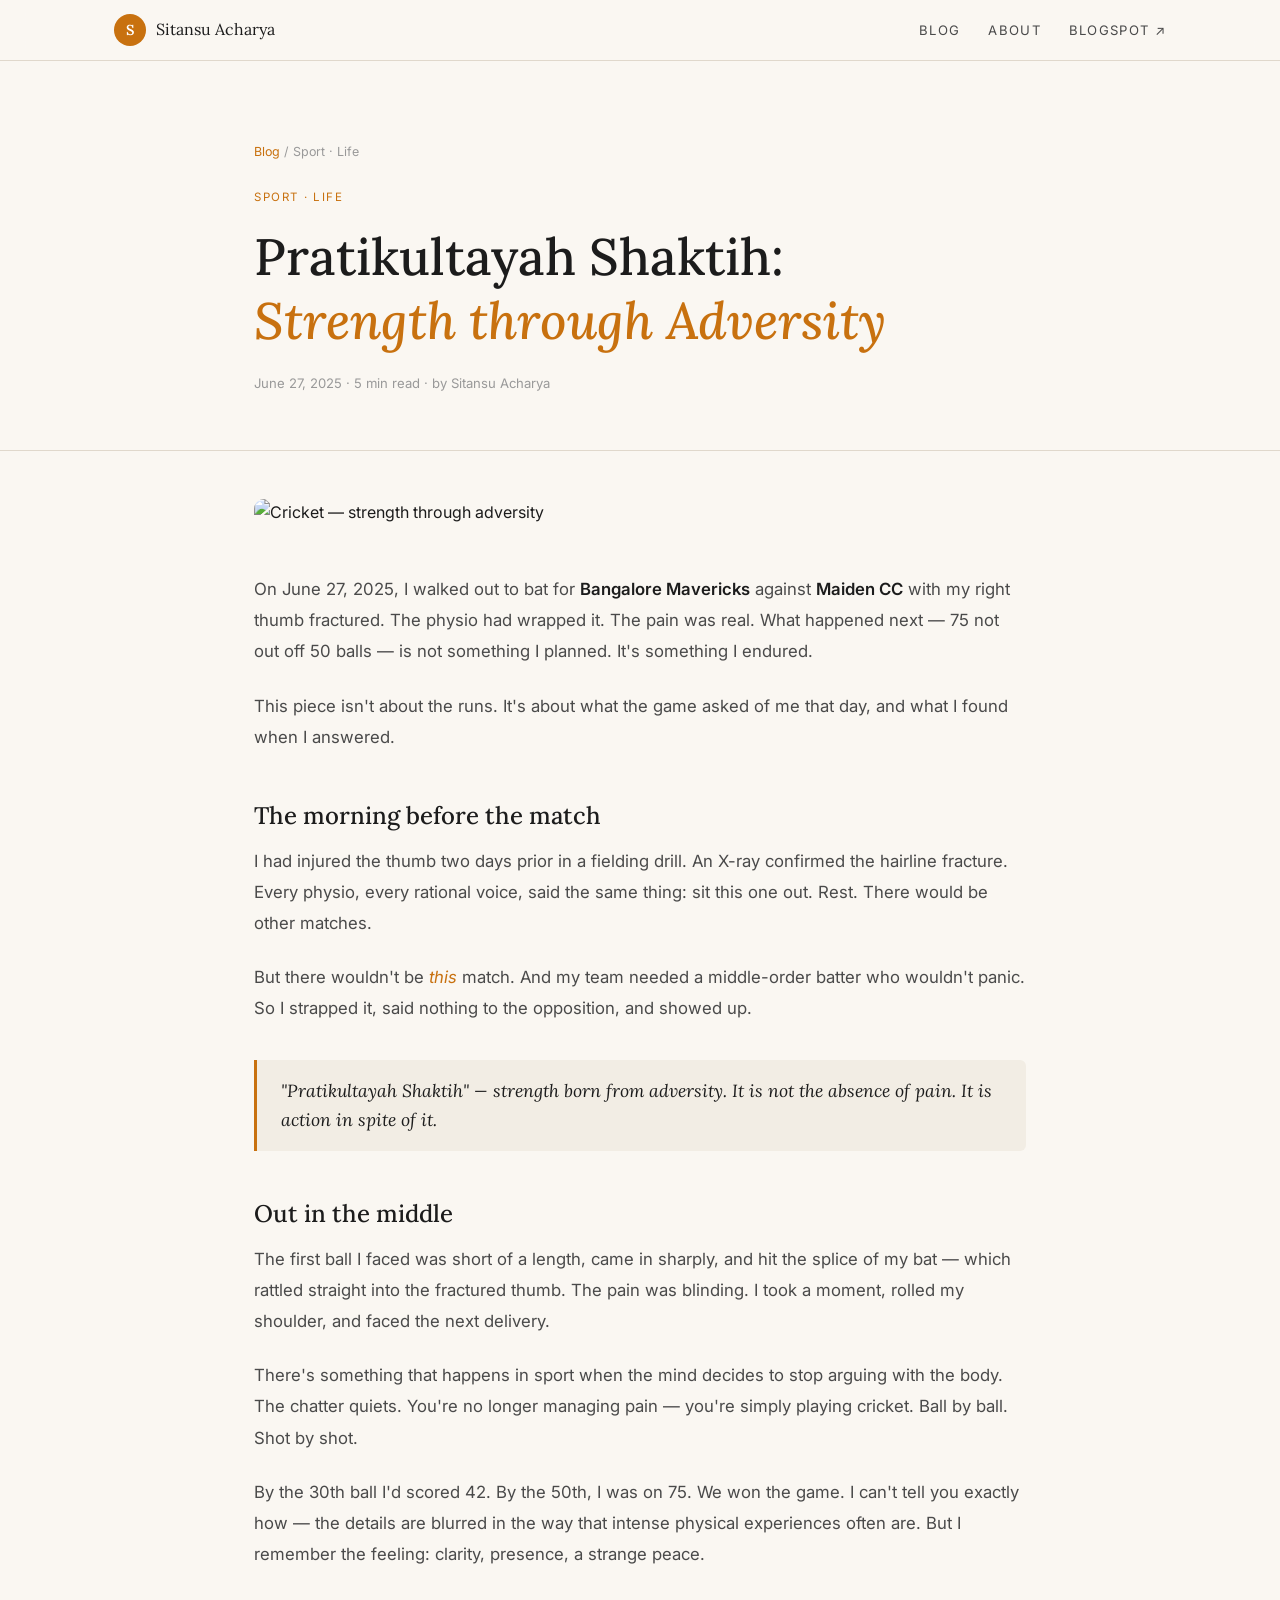
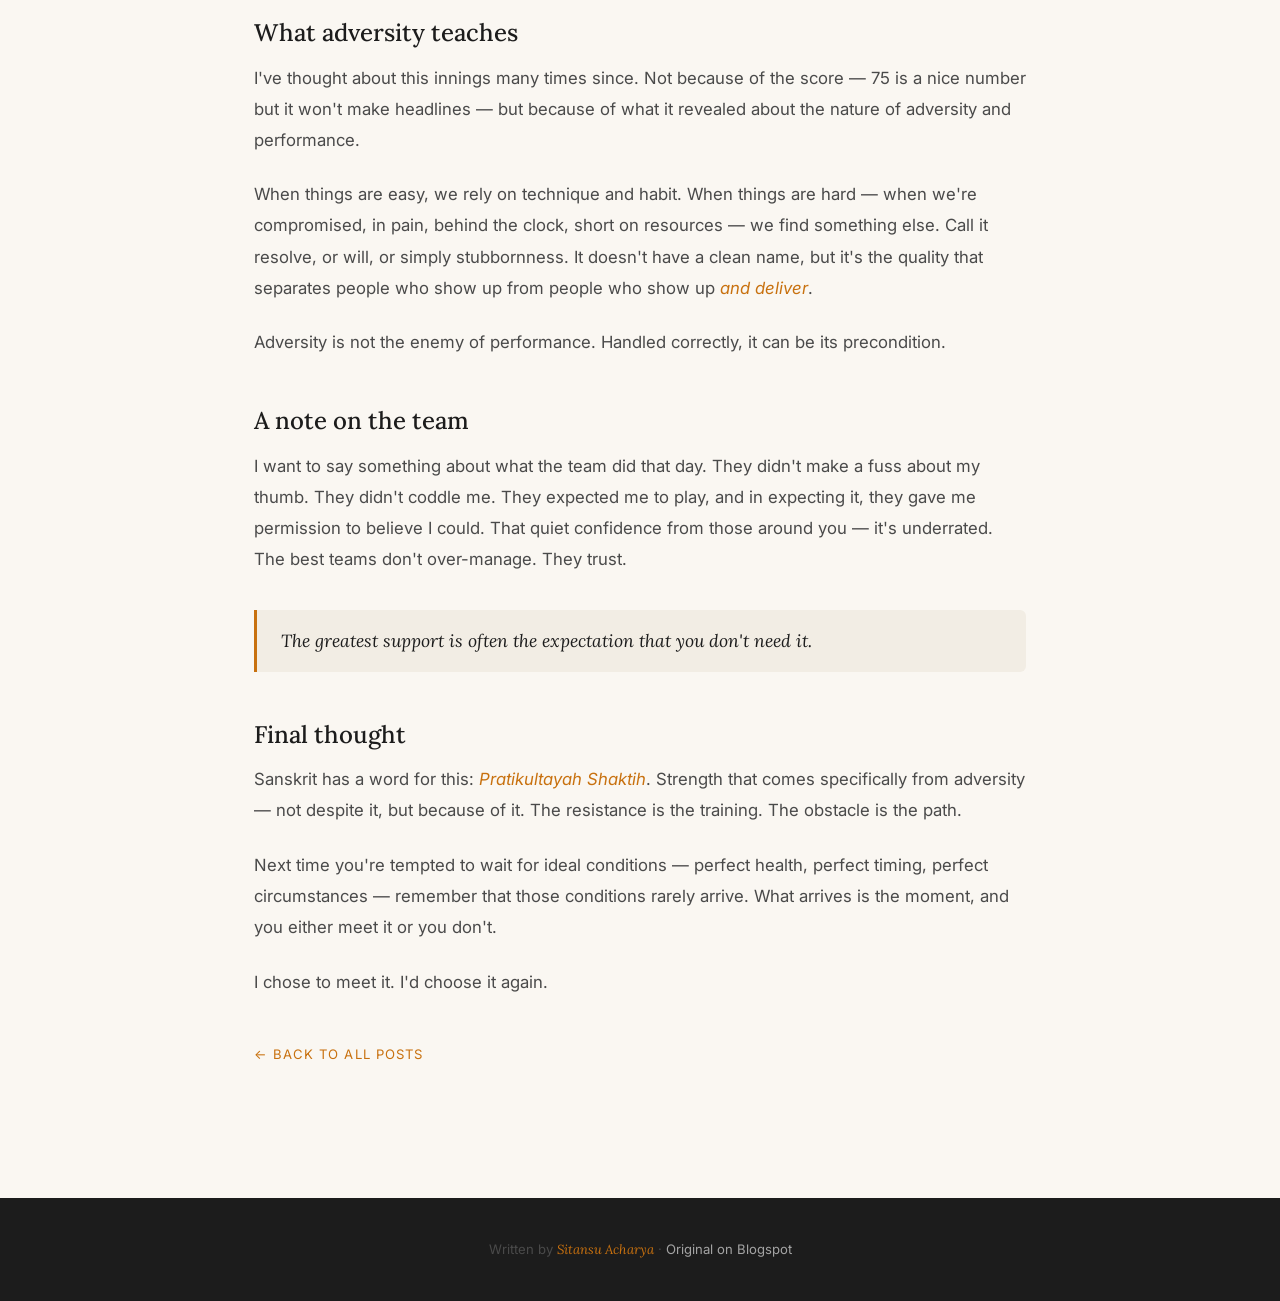
==== cricket/index.html @ 266dd365 "Add My Philosophy section with context" ====
<!DOCTYPE html>
<html lang="en">
<head>
  <meta charset="UTF-8" />
  <meta name="viewport" content="width=device-width, initial-scale=1.0" />
  <title>Pratikultayah Shaktih: Strength through Adversity — Sitansu Acharya</title>
  <meta name="description" content="Playing 75* off 50 balls with a fractured thumb — what a cricket match taught me about pain, purpose, and showing up for the team." />
  <link rel="preconnect" href="https://fonts.googleapis.com" />
  <link rel="preconnect" href="https://fonts.gstatic.com" crossorigin />
  <link href="https://fonts.googleapis.com/css2?family=Lora:ital,wght@0,400;0,500;1,400&family=Inter:wght@300;400;500&display=swap" rel="stylesheet" />
  <link rel="stylesheet" href="../style.css" />
</head>
<body>

  <!-- NAV -->
  <nav class="site-nav">
    <div class="nav-inner">
      <a href="../index.html" class="brand">
        <span class="brand-mark">S</span>
        <span>Sitansu Acharya</span>
      </a>
      <ul class="nav-links">
        <li><a href="../index.html">Blog</a></li>
        <li><a href="../about/about.html">About</a></li>
        <li><a href="https://sitansu-acharya-free-soul.blogspot.com/" target="_blank" rel="noopener">Blogspot ↗</a></li>
      </ul>
    </div>
  </nav>

  <!-- POST HEADER -->
  <section class="post-header">
    <div class="container">
      <div class="breadcrumb"><a href="../index.html">Blog</a> / <span>Sport · Life</span></div>
      <span class="tag">Sport · Life</span>
      <h1>Pratikultayah Shaktih:<br/><em>Strength through Adversity</em></h1>
      <div class="post-meta">June 27, 2025 · 5 min read · by Sitansu Acharya</div>
    </div>
  </section>

  <!-- POST BODY -->
  <article class="post-body">
    <div class="container">

      <img class="post-hero-img" src="pradikul.jpg" alt="Cricket — strength through adversity" />

      <p>On June 27, 2025, I walked out to bat for <strong>Bangalore Mavericks</strong> against <strong>Maiden CC</strong> with my right thumb fractured. The physio had wrapped it. The pain was real. What happened next — 75 not out off 50 balls — is not something I planned. It's something I endured.</p>

      <p>This piece isn't about the runs. It's about what the game asked of me that day, and what I found when I answered.</p>

      <h2>The morning before the match</h2>

      <p>I had injured the thumb two days prior in a fielding drill. An X-ray confirmed the hairline fracture. Every physio, every rational voice, said the same thing: sit this one out. Rest. There would be other matches.</p>

      <p>But there wouldn't be <em>this</em> match. And my team needed a middle-order batter who wouldn't panic. So I strapped it, said nothing to the opposition, and showed up.</p>

      <blockquote>
        "Pratikultayah Shaktih" — strength born from adversity. It is not the absence of pain. It is action in spite of it.
      </blockquote>

      <h2>Out in the middle</h2>

      <p>The first ball I faced was short of a length, came in sharply, and hit the splice of my bat — which rattled straight into the fractured thumb. The pain was blinding. I took a moment, rolled my shoulder, and faced the next delivery.</p>

      <p>There's something that happens in sport when the mind decides to stop arguing with the body. The chatter quiets. You're no longer managing pain — you're simply playing cricket. Ball by ball. Shot by shot.</p>

      <p>By the 30th ball I'd scored 42. By the 50th, I was on 75. We won the game. I can't tell you exactly how — the details are blurred in the way that intense physical experiences often are. But I remember the feeling: clarity, presence, a strange peace.</p>

      <h2>What adversity teaches</h2>

      <p>I've thought about this innings many times since. Not because of the score — 75 is a nice number but it won't make headlines — but because of what it revealed about the nature of adversity and performance.</p>

      <p>When things are easy, we rely on technique and habit. When things are hard — when we're compromised, in pain, behind the clock, short on resources — we find something else. Call it resolve, or will, or simply stubbornness. It doesn't have a clean name, but it's the quality that separates people who show up from people who show up <em>and deliver</em>.</p>

      <p>Adversity is not the enemy of performance. Handled correctly, it can be its precondition.</p>

      <h2>A note on the team</h2>

      <p>I want to say something about what the team did that day. They didn't make a fuss about my thumb. They didn't coddle me. They expected me to play, and in expecting it, they gave me permission to believe I could. That quiet confidence from those around you — it's underrated. The best teams don't over-manage. They trust.</p>

      <blockquote>
        The greatest support is often the expectation that you don't need it.
      </blockquote>

      <h2>Final thought</h2>

      <p>Sanskrit has a word for this: <em>Pratikultayah Shaktih</em>. Strength that comes specifically from adversity — not despite it, but because of it. The resistance is the training. The obstacle is the path.</p>

      <p>Next time you're tempted to wait for ideal conditions — perfect health, perfect timing, perfect circumstances — remember that those conditions rarely arrive. What arrives is the moment, and you either meet it or you don't.</p>

      <p>I chose to meet it. I'd choose it again.</p>

      <p style="margin-top: 2.4em;"><a href="../index.html" class="back-link">← Back to all posts</a></p>

    </div>
  </article>

  <!-- FOOTER -->
  <footer class="site-footer">
    <div class="container">
      <p>Written by <span class="footer-name">Sitansu Acharya</span> · <a href="https://sitansu-acharya-free-soul.blogspot.com/" target="_blank" rel="noopener">Original on Blogspot</a></p>
    </div>
  </footer>

</body>
</html>
---- style.css ----
/* ===== SITANSU ACHARYA · BLOG ===== */
:root {
  --cream:       #FAF7F2;
  --cream-deep:  #F2EDE4;
  --saffron:     #C8710F;
  --saffron-lt:  #E8891A;
  --ink:         #1C1C1C;
  --ink-soft:    #4A4A4A;
  --line:        #E0D8CC;
  --card-bg:     #FFFFFF;
  --ease:        cubic-bezier(.4,0,.2,1);
}

*, *::before, *::after { box-sizing: border-box; margin: 0; padding: 0; }

html { scroll-behavior: smooth; }

body {
  background: var(--cream);
  color: var(--ink);
  font-family: 'Inter', sans-serif;
  font-size: 16px;
  line-height: 1.7;
  -webkit-font-smoothing: antialiased;
}

/* ── TYPOGRAPHY ── */
h1, h2, h3, h4 {
  font-family: 'Lora', Georgia, serif;
  line-height: 1.25;
  color: var(--ink);
}
h1 { font-size: clamp(2rem, 5vw, 3.2rem); font-weight: 500; }
h2 { font-size: clamp(1.5rem, 3vw, 2.2rem); font-weight: 500; }
h3 { font-size: 1.4rem; font-weight: 500; }
h4 { font-size: 1.1rem; font-weight: 500; }
p  { color: var(--ink-soft); margin-bottom: 1.2em; }
p:last-child { margin-bottom: 0; }
a  { color: var(--saffron); text-decoration: none; }
a:hover { text-decoration: underline; }
em { color: var(--saffron); font-style: italic; }
strong { color: var(--ink); font-weight: 600; }

img { max-width: 100%; display: block; border-radius: 6px; }

/* ── LAYOUT ── */
.container { max-width: 820px; margin: 0 auto; padding: 0 24px; }
.container-wide { max-width: 1100px; margin: 0 auto; padding: 0 24px; }

section { padding: 72px 0; }

/* ── NAV ── */
.site-nav {
  position: sticky; top: 0; z-index: 100;
  background: rgba(250,247,242,.92);
  backdrop-filter: blur(12px);
  border-bottom: 1px solid var(--line);
}
.nav-inner {
  max-width: 1100px; margin: 0 auto; padding: 0 24px;
  display: flex; align-items: center; gap: 32px; height: 60px;
}
.brand {
  display: flex; align-items: center; gap: 10px;
  font-family: 'Lora', serif; font-size: 1rem;
  color: var(--ink); text-decoration: none; flex-shrink: 0;
}
.brand-mark {
  width: 32px; height: 32px; border-radius: 50%;
  background: var(--saffron); color: #fff;
  display: flex; align-items: center; justify-content: center;
  font-weight: 600; font-size: .9rem;
}
.nav-links {
  display: flex; gap: 28px; list-style: none; margin-left: auto;
}
.nav-links a {
  font-size: .82rem; letter-spacing: .1em; text-transform: uppercase;
  color: var(--ink-soft); text-decoration: none; transition: color .2s;
}
.nav-links a:hover, .nav-links a.active { color: var(--saffron); }

/* ── HERO (homepage) ── */
.blog-hero {
  padding: 100px 0 80px;
  text-align: center;
  border-bottom: 1px solid var(--line);
}
.blog-hero .eyebrow {
  display: block;
  font-size: .75rem; letter-spacing: .18em; text-transform: uppercase;
  color: var(--saffron); margin-bottom: 20px;
}
.blog-hero h1 { margin-bottom: 16px; }
.blog-hero p { font-size: 1.05rem; max-width: 520px; margin: 0 auto; }

/* ── POST CARDS ── */
.posts-grid {
  display: grid; grid-template-columns: 1fr 1fr; gap: 40px;
  margin-top: 56px;
}
@media(max-width:640px) { .posts-grid { grid-template-columns: 1fr; } }

.post-card {
  background: var(--card-bg);
  border: 1px solid var(--line);
  border-radius: 10px;
  overflow: hidden;
  transition: transform .25s var(--ease), box-shadow .25s var(--ease);
  text-decoration: none; color: inherit;
  display: flex; flex-direction: column;
}
.post-card:hover { transform: translateY(-4px); box-shadow: 0 12px 40px rgba(0,0,0,.08); }
.post-card:hover { text-decoration: none; }

.post-card .thumb {
  width: 100%; aspect-ratio: 16/9; overflow: hidden;
}
.post-card .thumb img {
  width: 100%; height: 100%; object-fit: cover; border-radius: 0;
  transition: transform .4s var(--ease);
}
.post-card:hover .thumb img { transform: scale(1.04); }

.post-card .body { padding: 28px 24px 32px; flex: 1; display: flex; flex-direction: column; }
.post-card .tag {
  display: inline-block;
  font-size: .72rem; letter-spacing: .14em; text-transform: uppercase;
  color: var(--saffron); margin-bottom: 12px;
}
.post-card h3 { font-size: 1.25rem; margin-bottom: 12px; color: var(--ink); }
.post-card p { font-size: .93rem; flex: 1; }
.post-card .meta {
  margin-top: 20px;
  font-size: .78rem; color: #999; letter-spacing: .04em;
}

/* ── SINGLE POST ── */
.post-header {
  padding: 80px 0 56px;
  border-bottom: 1px solid var(--line);
}
.breadcrumb {
  font-size: .78rem; color: #999; margin-bottom: 20px;
}
.breadcrumb a { color: var(--saffron); }
.post-header .tag {
  display: inline-block;
  font-size: .72rem; letter-spacing: .14em; text-transform: uppercase;
  color: var(--saffron); margin-bottom: 16px;
}
.post-header h1 { margin-bottom: 20px; }
.post-meta { font-size: .82rem; color: #999; }

.post-hero-img {
  width: 100%; max-height: 480px; object-fit: cover;
  border-radius: 10px; margin: 48px 0;
}

.post-body { padding-bottom: 80px; }
.post-body p { font-size: 1.05rem; line-height: 1.85; margin-bottom: 1.4em; }
.post-body h2 { margin: 2em 0 .6em; font-size: 1.5rem; }
.post-body h3 { margin: 1.6em 0 .5em; font-size: 1.2rem; }
.post-body blockquote {
  border-left: 3px solid var(--saffron);
  padding: 16px 24px;
  margin: 2em 0;
  background: var(--cream-deep);
  border-radius: 0 6px 6px 0;
  font-family: 'Lora', serif;
  font-style: italic;
  font-size: 1.1rem;
  color: var(--ink);
}
.post-body .post-img {
  margin: 2.4em 0;
  border-radius: 8px;
  box-shadow: 0 4px 20px rgba(0,0,0,.06);
}
.post-body .caption {
  font-size: .8rem; color: #aaa; text-align: center; margin-top: -1.6em; margin-bottom: 2em;
}

/* ── BACK LINK ── */
.back-link {
  display: inline-flex; align-items: center; gap: 8px;
  font-size: .82rem; letter-spacing: .08em; text-transform: uppercase;
  color: var(--saffron); text-decoration: none; margin-bottom: 28px;
}
.back-link:hover { text-decoration: underline; }

/* ── FOOTER ── */
.site-footer {
  background: var(--ink);
  color: rgba(255,255,255,.55);
  padding: 40px 0;
  text-align: center;
  font-size: .82rem;
}
.site-footer a { color: rgba(255,255,255,.6); }
.site-footer a:hover { color: var(--saffron); }
.site-footer .footer-name { color: var(--saffron); font-family: 'Lora', serif; font-style: italic; }
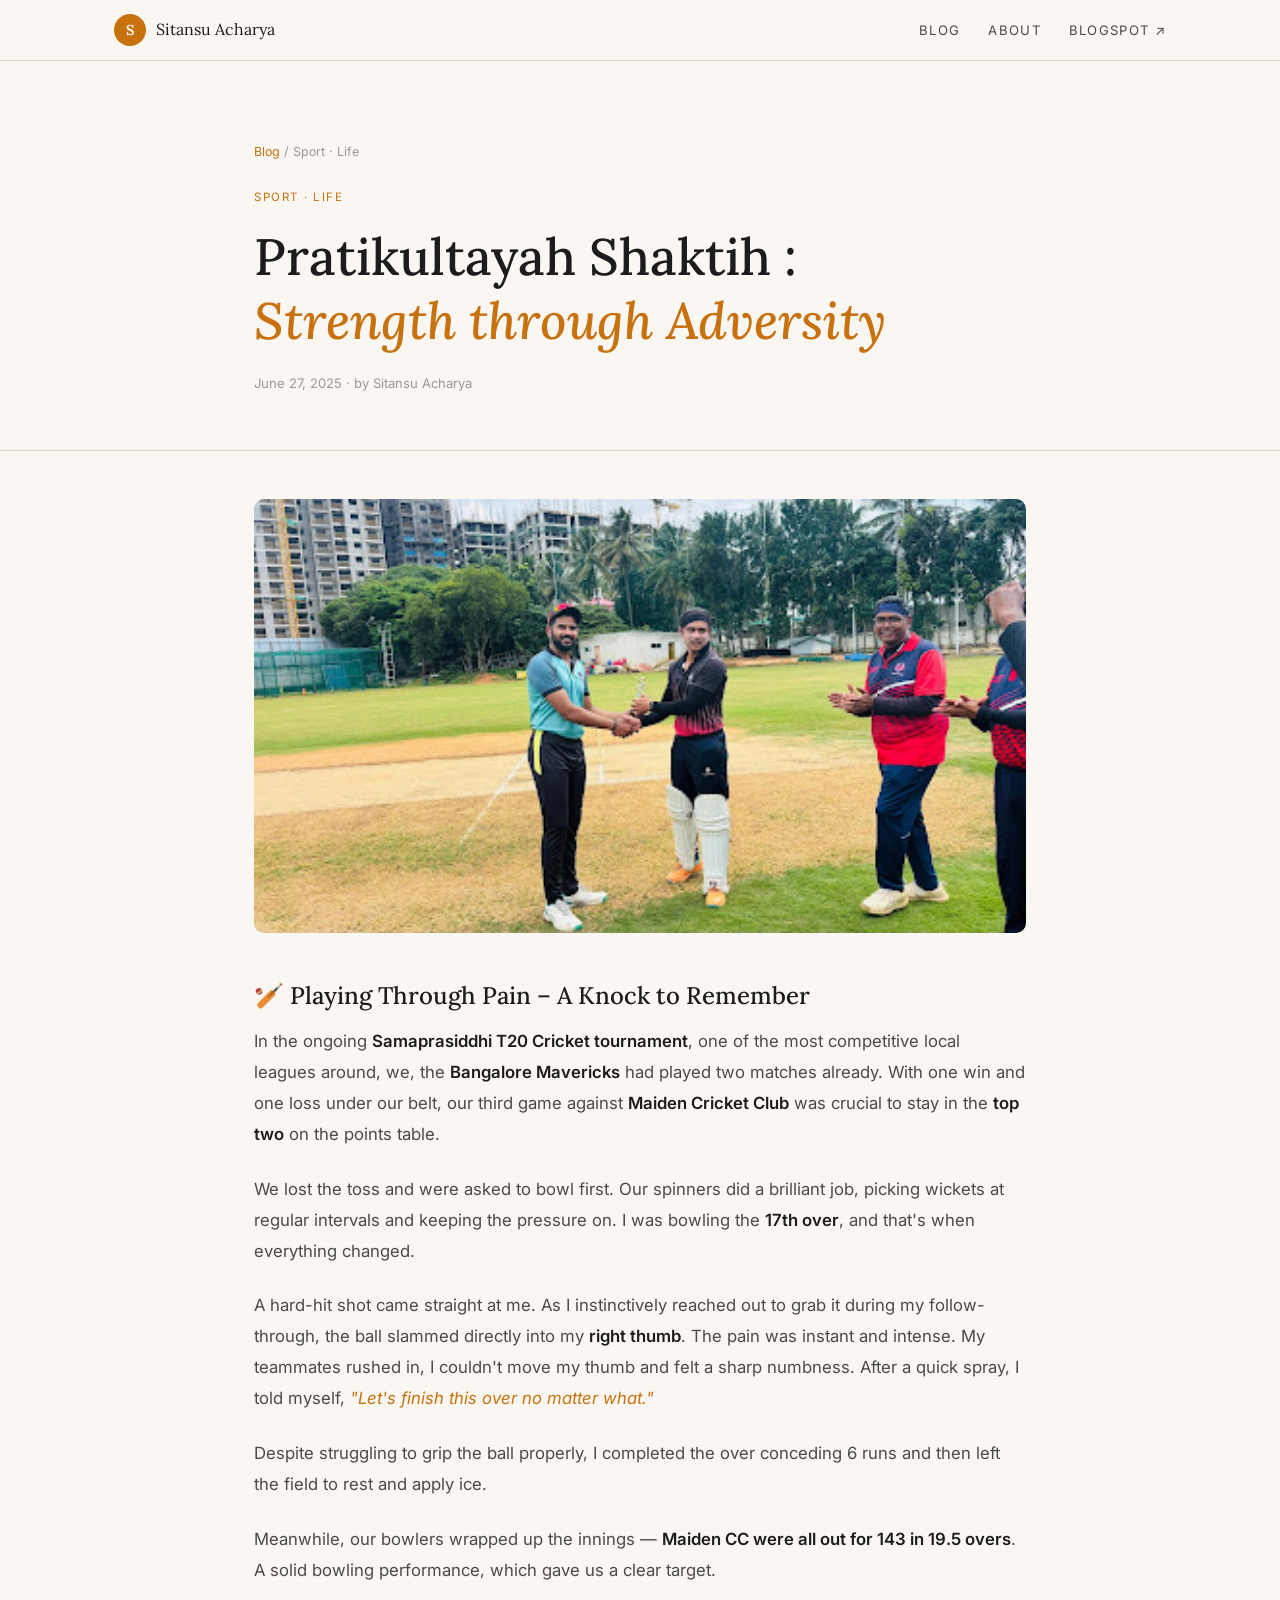
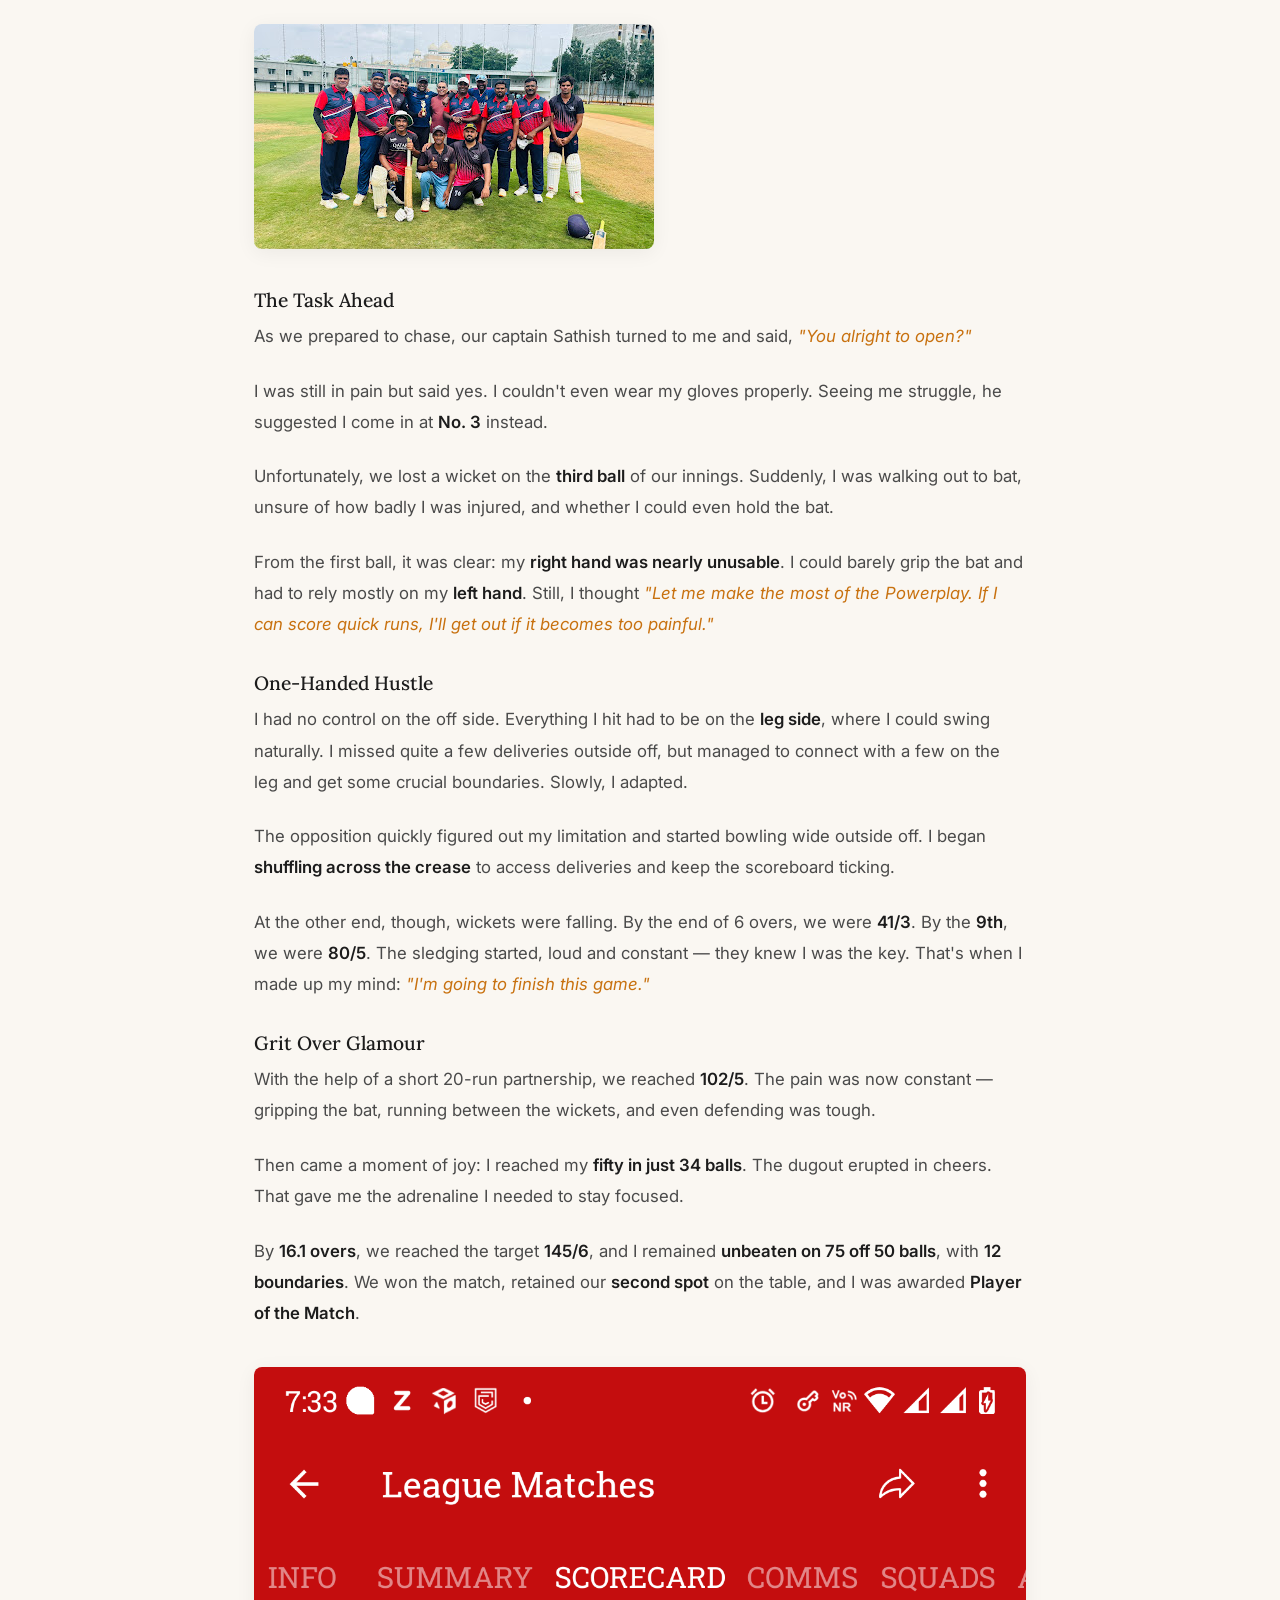
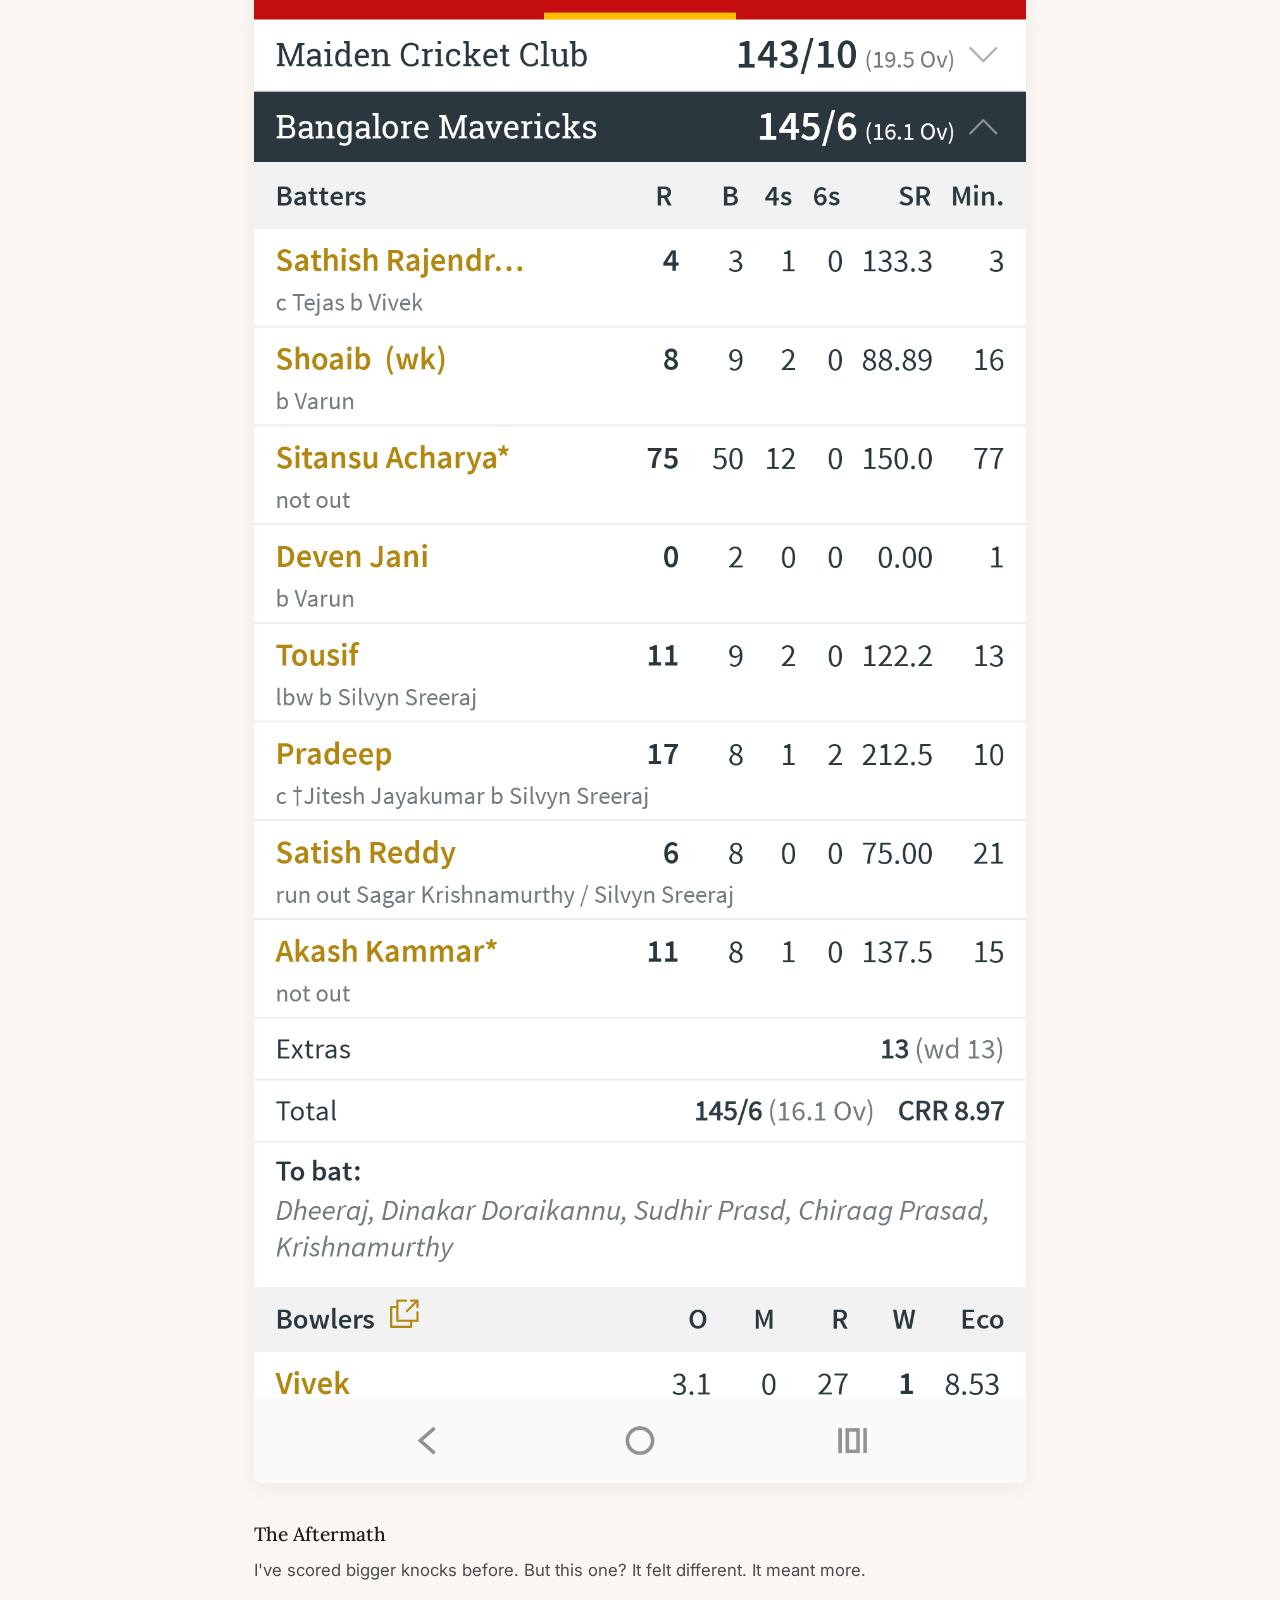
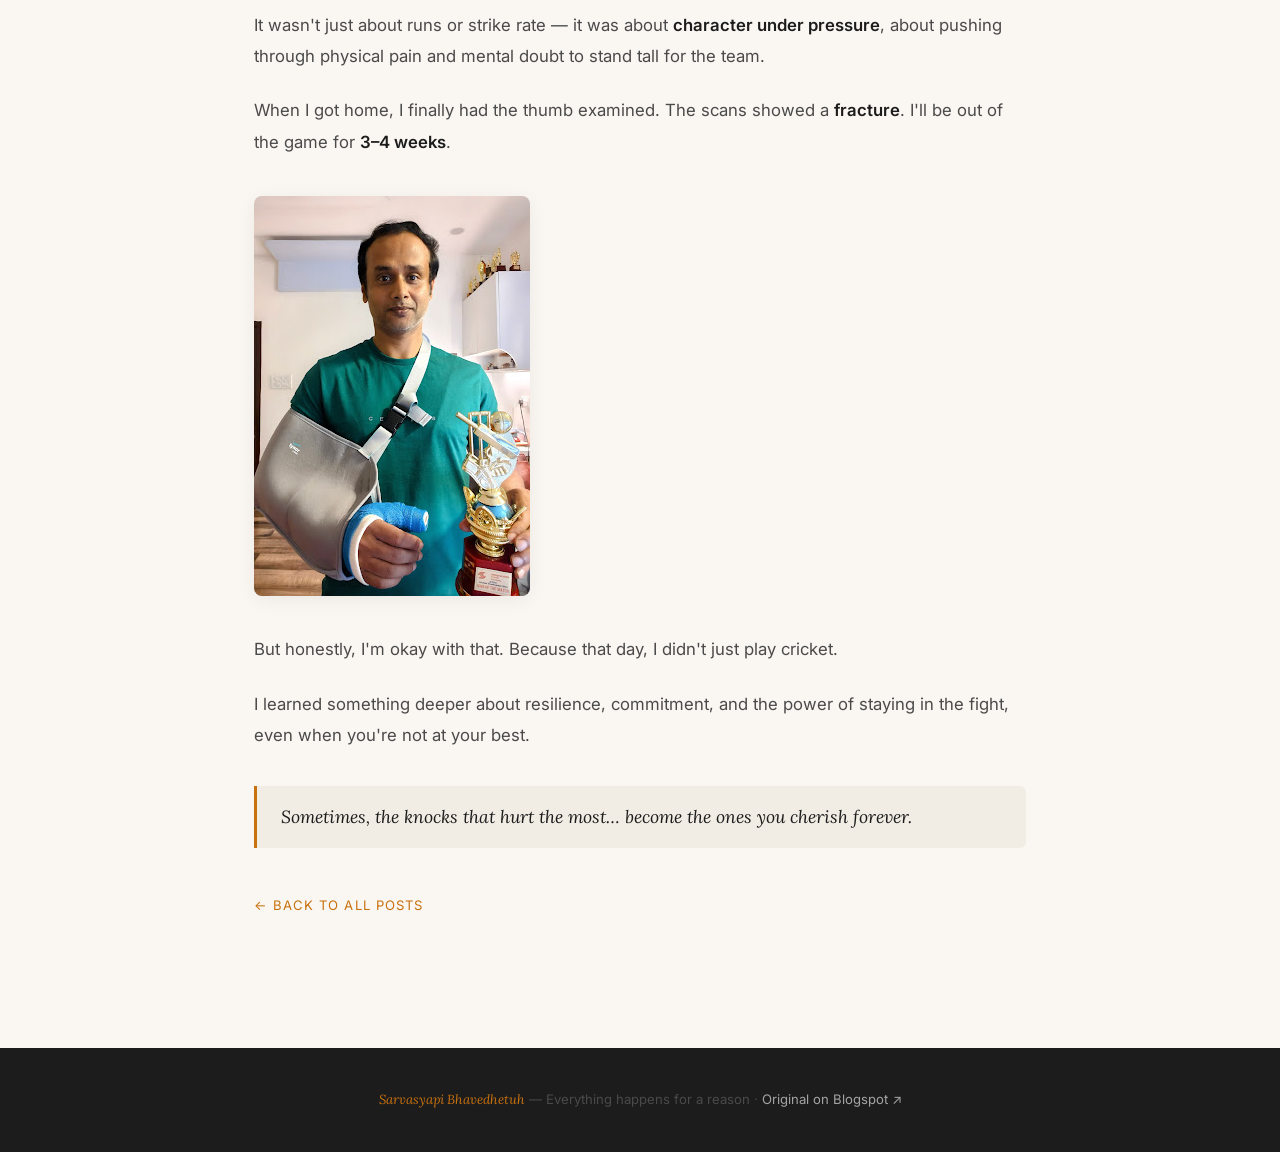
==== commit 7627c467: "Add My Trnaformtion blog" ====
--- a/cricket/index.html
+++ b/cricket/index.html
@@ -3,8 +3,8 @@
 <head>
   <meta charset="UTF-8" />
   <meta name="viewport" content="width=device-width, initial-scale=1.0" />
-  <title>Pratikultayah Shaktih: Strength through Adversity — Sitansu Acharya</title>
-  <meta name="description" content="Playing 75* off 50 balls with a fractured thumb — what a cricket match taught me about pain, purpose, and showing up for the team." />
+  <title>Pratikultayah Shaktih : Strength through Adversity — Sitansu Acharya</title>
+  <meta name="description" content="Playing Through Pain – A Knock to Remember. Playing 75* off 50 balls with a fractured thumb in the Samaprasiddhi T20 tournament." />
   <link rel="preconnect" href="https://fonts.googleapis.com" />
   <link rel="preconnect" href="https://fonts.gstatic.com" crossorigin />
   <link href="https://fonts.googleapis.com/css2?family=Lora:ital,wght@0,400;0,500;1,400&family=Inter:wght@300;400;500&display=swap" rel="stylesheet" />
@@ -32,8 +32,8 @@
     <div class="container">
       <div class="breadcrumb"><a href="../index.html">Blog</a> / <span>Sport · Life</span></div>
       <span class="tag">Sport · Life</span>
-      <h1>Pratikultayah Shaktih:<br/><em>Strength through Adversity</em></h1>
-      <div class="post-meta">June 27, 2025 · 5 min read · by Sitansu Acharya</div>
+      <h1>Pratikultayah Shaktih :<br/><em>Strength through Adversity</em></h1>
+      <div class="post-meta">June 27, 2025 · by Sitansu Acharya</div>
     </div>
   </section>
 
@@ -41,53 +41,65 @@
   <article class="post-body">
     <div class="container">
 
-      <img class="post-hero-img" src="pradikul.jpg" alt="Cricket — strength through adversity" />
+      <img class="post-hero-img" src="IMG-20250621-WA0029-Award.jpg" alt="Bangalore Mavericks — Player of the Match" />
 
-      <p>On June 27, 2025, I walked out to bat for <strong>Bangalore Mavericks</strong> against <strong>Maiden CC</strong> with my right thumb fractured. The physio had wrapped it. The pain was real. What happened next — 75 not out off 50 balls — is not something I planned. It's something I endured.</p>
+      <h2>🏏 Playing Through Pain – A Knock to Remember</h2>
 
-      <p>This piece isn't about the runs. It's about what the game asked of me that day, and what I found when I answered.</p>
+      <p>In the ongoing <strong>Samaprasiddhi T20 Cricket tournament</strong>, one of the most competitive local leagues around, we, the <strong>Bangalore Mavericks</strong> had played two matches already. With one win and one loss under our belt, our third game against <strong>Maiden Cricket Club</strong> was crucial to stay in the <strong>top two</strong> on the points table.</p>
 
-      <h2>The morning before the match</h2>
+      <p>We lost the toss and were asked to bowl first. Our spinners did a brilliant job, picking wickets at regular intervals and keeping the pressure on. I was bowling the <strong>17th over</strong>, and that's when everything changed.</p>
 
-      <p>I had injured the thumb two days prior in a fielding drill. An X-ray confirmed the hairline fracture. Every physio, every rational voice, said the same thing: sit this one out. Rest. There would be other matches.</p>
+      <p>A hard-hit shot came straight at me. As I instinctively reached out to grab it during my follow-through, the ball slammed directly into my <strong>right thumb</strong>. The pain was instant and intense. My teammates rushed in, I couldn't move my thumb and felt a sharp numbness. After a quick spray, I told myself, <em>"Let's finish this over no matter what."</em></p>
 
-      <p>But there wouldn't be <em>this</em> match. And my team needed a middle-order batter who wouldn't panic. So I strapped it, said nothing to the opposition, and showed up.</p>
+      <p>Despite struggling to grip the ball properly, I completed the over conceding 6 runs and then left the field to rest and apply ice.</p>
 
-      <blockquote>
-        "Pratikultayah Shaktih" — strength born from adversity. It is not the absence of pain. It is action in spite of it.
-      </blockquote>
+      <p>Meanwhile, our bowlers wrapped up the innings — <strong>Maiden CC were all out for 143 in 19.5 overs</strong>. A solid bowling performance, which gave us a clear target.</p>
 
-      <h2>Out in the middle</h2>
+      <img class="post-img" src="IMG-20250621-WA0036-team.jpg" alt="Bangalore Mavericks team" />
 
-      <p>The first ball I faced was short of a length, came in sharply, and hit the splice of my bat — which rattled straight into the fractured thumb. The pain was blinding. I took a moment, rolled my shoulder, and faced the next delivery.</p>
+      <h3>The Task Ahead</h3>
 
-      <p>There's something that happens in sport when the mind decides to stop arguing with the body. The chatter quiets. You're no longer managing pain — you're simply playing cricket. Ball by ball. Shot by shot.</p>
+      <p>As we prepared to chase, our captain Sathish turned to me and said, <em>"You alright to open?"</em></p>
 
-      <p>By the 30th ball I'd scored 42. By the 50th, I was on 75. We won the game. I can't tell you exactly how — the details are blurred in the way that intense physical experiences often are. But I remember the feeling: clarity, presence, a strange peace.</p>
+      <p>I was still in pain but said yes. I couldn't even wear my gloves properly. Seeing me struggle, he suggested I come in at <strong>No. 3</strong> instead.</p>
 
-      <h2>What adversity teaches</h2>
+      <p>Unfortunately, we lost a wicket on the <strong>third ball</strong> of our innings. Suddenly, I was walking out to bat, unsure of how badly I was injured, and whether I could even hold the bat.</p>
 
-      <p>I've thought about this innings many times since. Not because of the score — 75 is a nice number but it won't make headlines — but because of what it revealed about the nature of adversity and performance.</p>
+      <p>From the first ball, it was clear: my <strong>right hand was nearly unusable</strong>. I could barely grip the bat and had to rely mostly on my <strong>left hand</strong>. Still, I thought <em>"Let me make the most of the Powerplay. If I can score quick runs, I'll get out if it becomes too painful."</em></p>
 
-      <p>When things are easy, we rely on technique and habit. When things are hard — when we're compromised, in pain, behind the clock, short on resources — we find something else. Call it resolve, or will, or simply stubbornness. It doesn't have a clean name, but it's the quality that separates people who show up from people who show up <em>and deliver</em>.</p>
+      <h3>One-Handed Hustle</h3>
 
-      <p>Adversity is not the enemy of performance. Handled correctly, it can be its precondition.</p>
+      <p>I had no control on the off side. Everything I hit had to be on the <strong>leg side</strong>, where I could swing naturally. I missed quite a few deliveries outside off, but managed to connect with a few on the leg and get some crucial boundaries. Slowly, I adapted.</p>
 
-      <h2>A note on the team</h2>
+      <p>The opposition quickly figured out my limitation and started bowling wide outside off. I began <strong>shuffling across the crease</strong> to access deliveries and keep the scoreboard ticking.</p>
 
-      <p>I want to say something about what the team did that day. They didn't make a fuss about my thumb. They didn't coddle me. They expected me to play, and in expecting it, they gave me permission to believe I could. That quiet confidence from those around you — it's underrated. The best teams don't over-manage. They trust.</p>
+      <p>At the other end, though, wickets were falling. By the end of 6 overs, we were <strong>41/3</strong>. By the <strong>9th</strong>, we were <strong>80/5</strong>. The sledging started, loud and constant — they knew I was the key. That's when I made up my mind: <em>"I'm going to finish this game."</em></p>
 
-      <blockquote>
-        The greatest support is often the expectation that you don't need it.
-      </blockquote>
+      <h3>Grit Over Glamour</h3>
 
-      <h2>Final thought</h2>
+      <p>With the help of a short 20-run partnership, we reached <strong>102/5</strong>. The pain was now constant — gripping the bat, running between the wickets, and even defending was tough.</p>
 
-      <p>Sanskrit has a word for this: <em>Pratikultayah Shaktih</em>. Strength that comes specifically from adversity — not despite it, but because of it. The resistance is the training. The obstacle is the path.</p>
+      <p>Then came a moment of joy: I reached my <strong>fifty in just 34 balls</strong>. The dugout erupted in cheers. That gave me the adrenaline I needed to stay focused.</p>
 
-      <p>Next time you're tempted to wait for ideal conditions — perfect health, perfect timing, perfect circumstances — remember that those conditions rarely arrive. What arrives is the moment, and you either meet it or you don't.</p>
+      <p>By <strong>16.1 overs</strong>, we reached the target <strong>145/6</strong>, and I remained <strong>unbeaten on 75 off 50 balls</strong>, with <strong>12 boundaries</strong>. We won the match, retained our <strong>second spot</strong> on the table, and I was awarded <strong>Player of the Match</strong>.</p>
 
-      <p>I chose to meet it. I'd choose it again.</p>
+      <img class="post-img" src="Screenshot_20250627-193333.CricHeroes.png" alt="CricHeroes scorecard — 75* off 50 balls" />
+
+      <h3>The Aftermath</h3>
+
+      <p>I've scored bigger knocks before. But this one? It felt different. It meant more.</p>
+
+      <p>It wasn't just about runs or strike rate — it was about <strong>character under pressure</strong>, about pushing through physical pain and mental doubt to stand tall for the team.</p>
+
+      <p>When I got home, I finally had the thumb examined. The scans showed a <strong>fracture</strong>. I'll be out of the game for <strong>3–4 weeks</strong>.</p>
+
+      <img class="post-img" src="IMG_20250623_185757979_HDR-Injury.jpg" alt="Fractured thumb — the injury" />
+
+      <p>But honestly, I'm okay with that. Because that day, I didn't just play cricket.</p>
+
+      <p>I learned something deeper about resilience, commitment, and the power of staying in the fight, even when you're not at your best.</p>
+
+      <blockquote>Sometimes, the knocks that hurt the most… become the ones you cherish forever.</blockquote>
 
       <p style="margin-top: 2.4em;"><a href="../index.html" class="back-link">← Back to all posts</a></p>
 
@@ -97,7 +109,7 @@
   <!-- FOOTER -->
   <footer class="site-footer">
     <div class="container">
-      <p>Written by <span class="footer-name">Sitansu Acharya</span> · <a href="https://sitansu-acharya-free-soul.blogspot.com/" target="_blank" rel="noopener">Original on Blogspot</a></p>
+      <p><span class="footer-name">Sarvasyapi Bhavedhetuh</span> — Everything happens for a reason · <a href="https://sitansu-acharya-free-soul.blogspot.com/2025/06/pratikultayah-shaktih-strength-through.html" target="_blank" rel="noopener">Original on Blogspot ↗</a></p>
     </div>
   </footer>
 
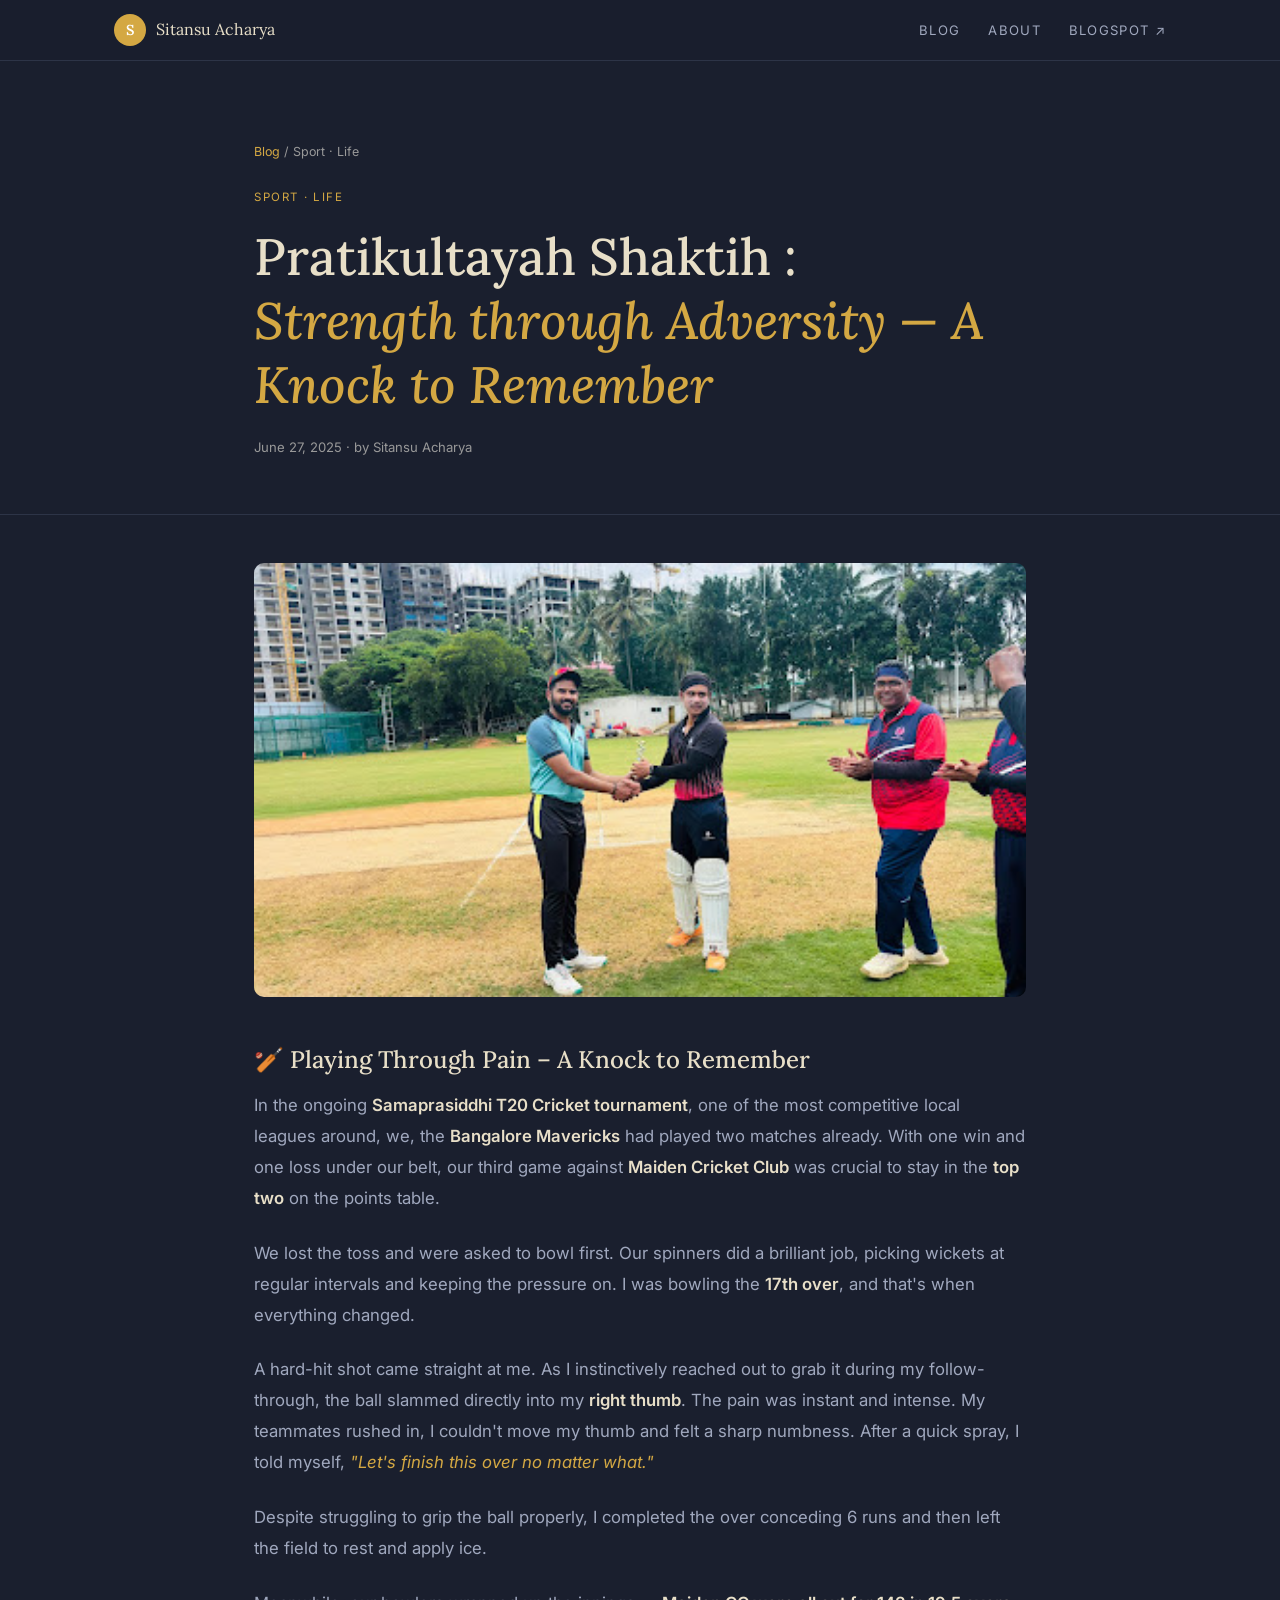
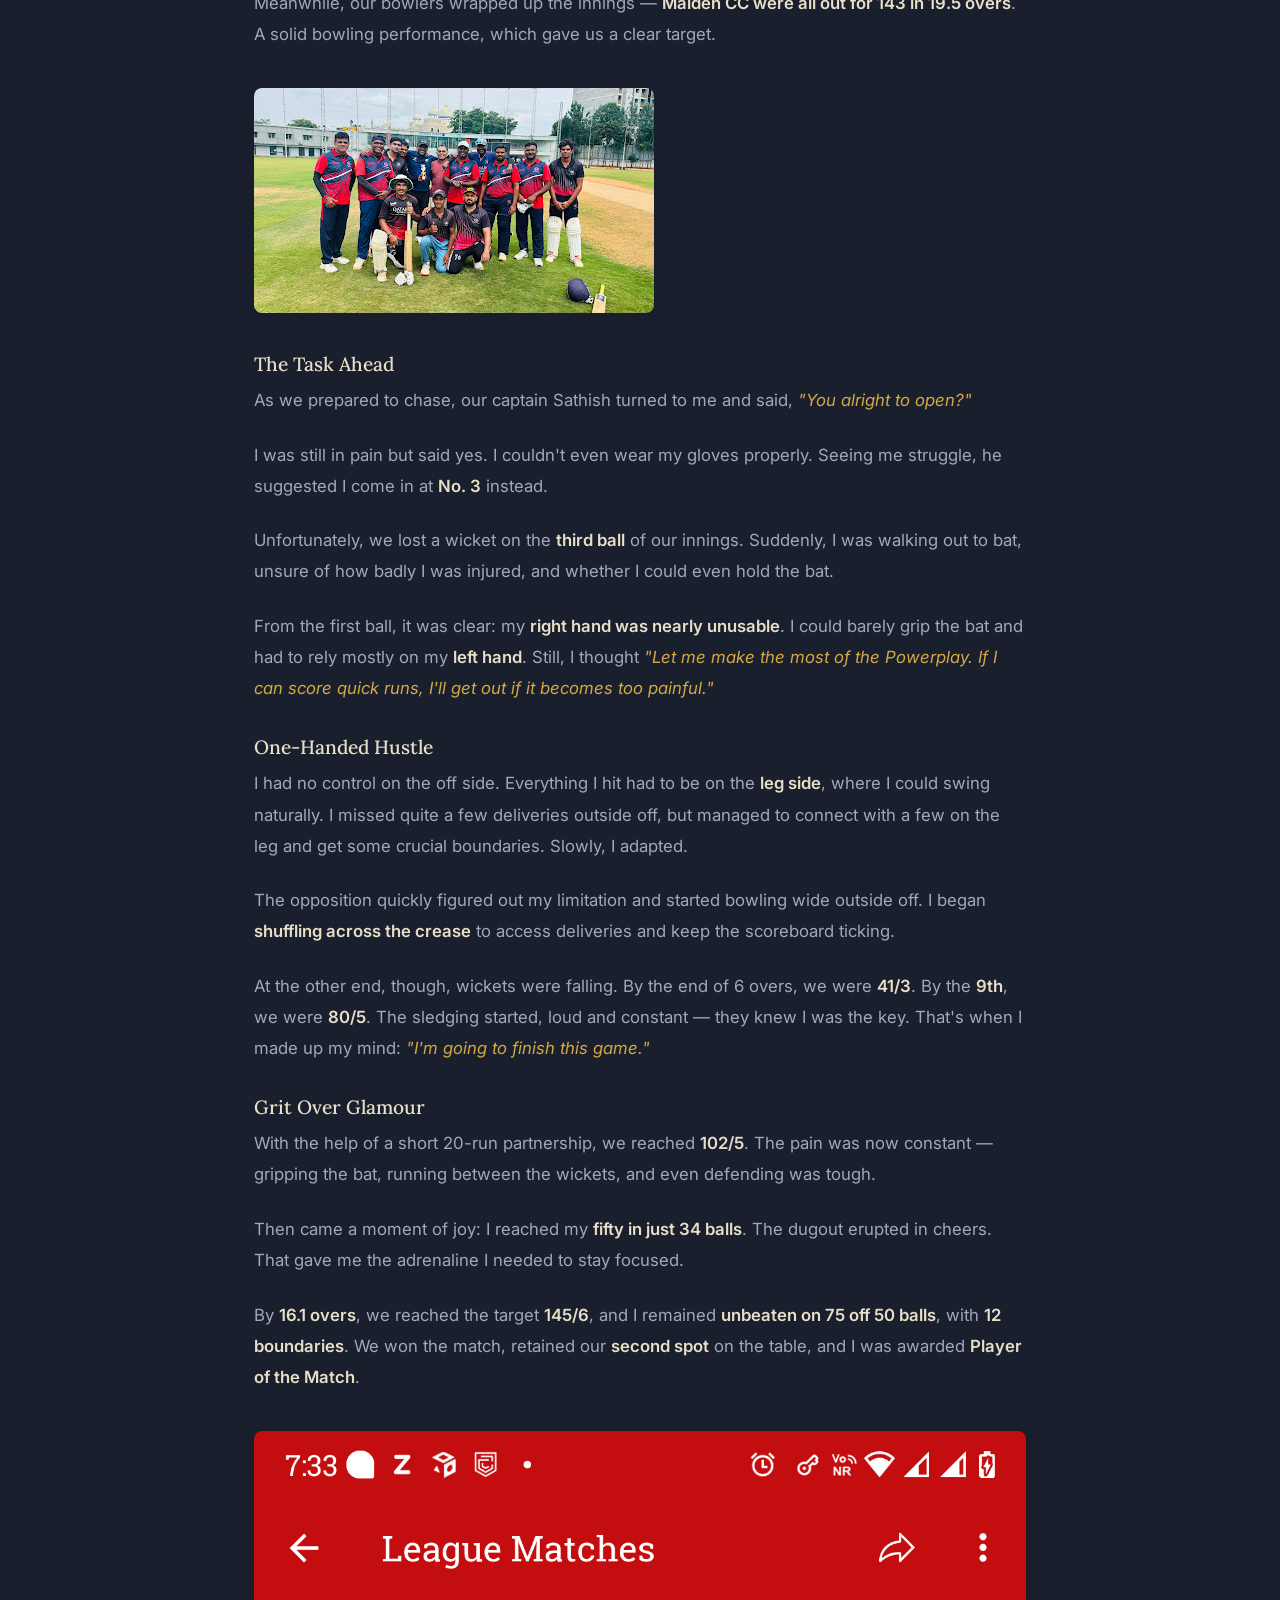
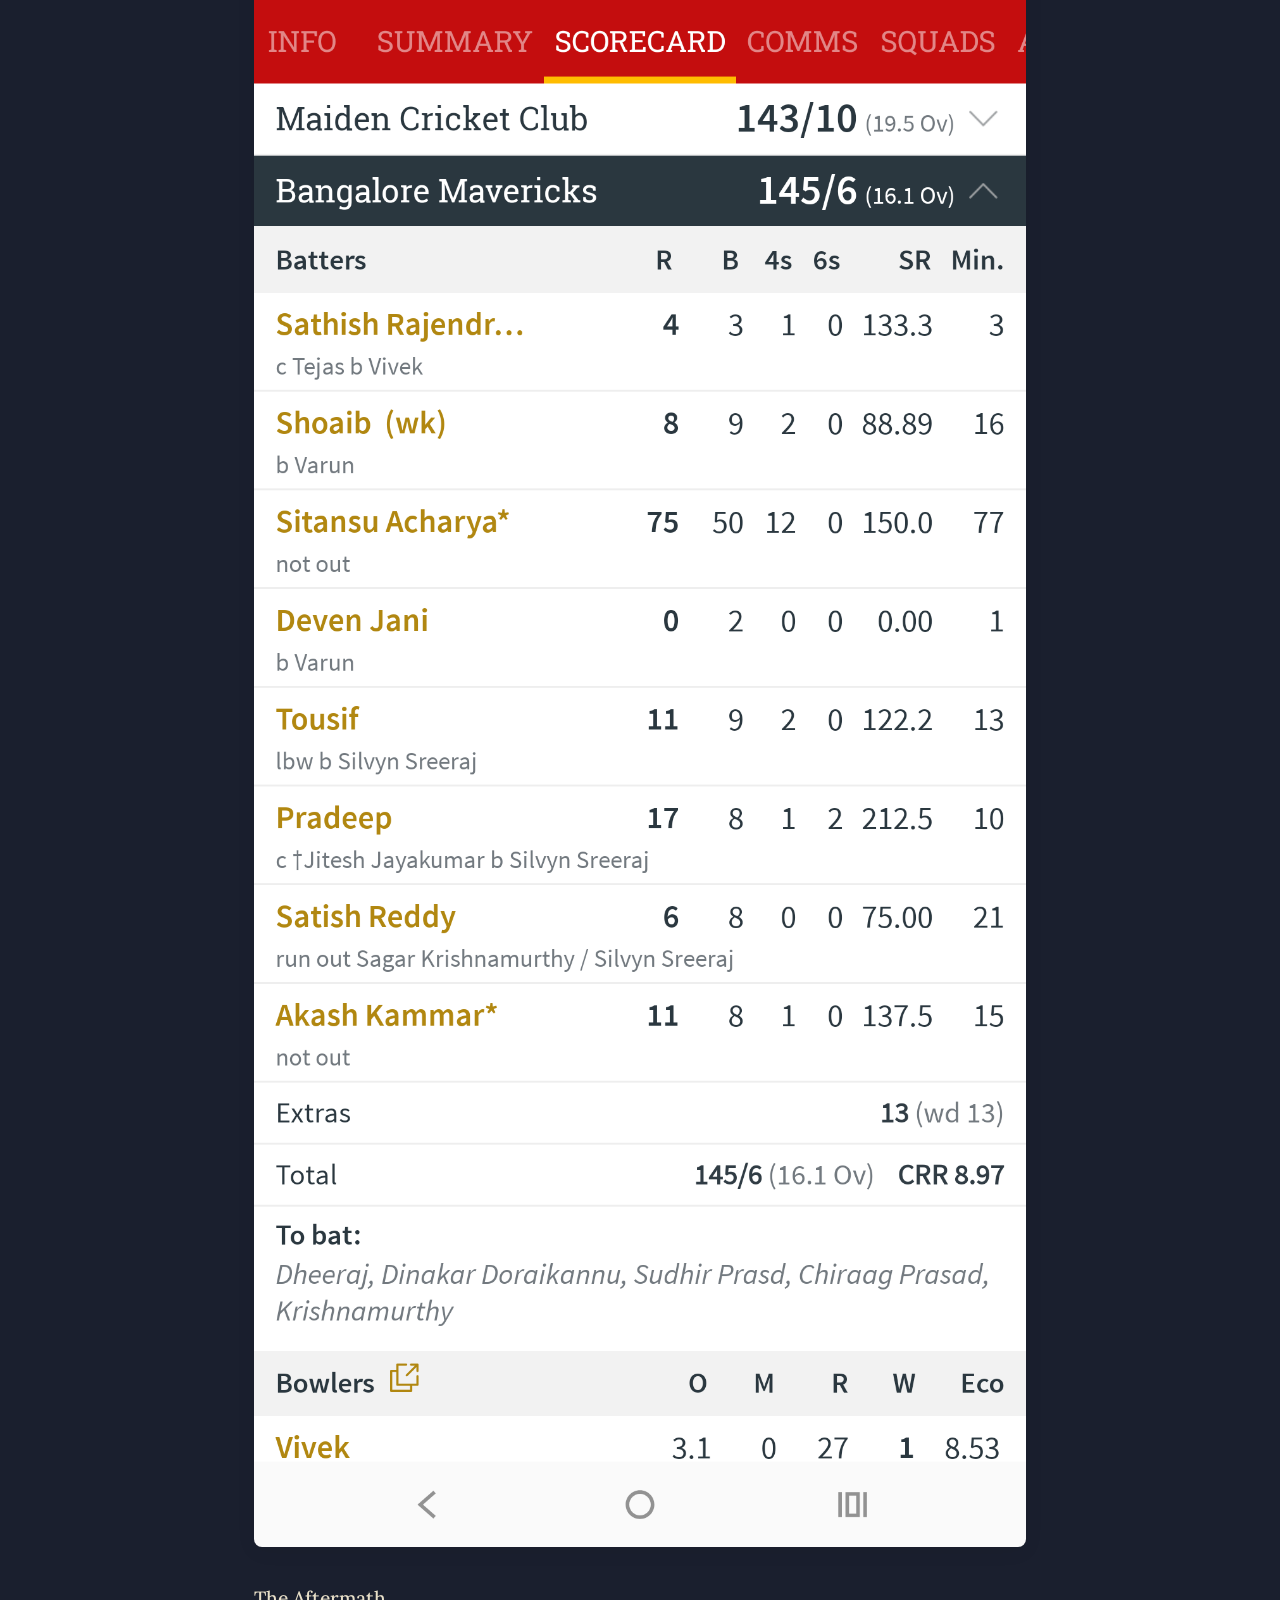
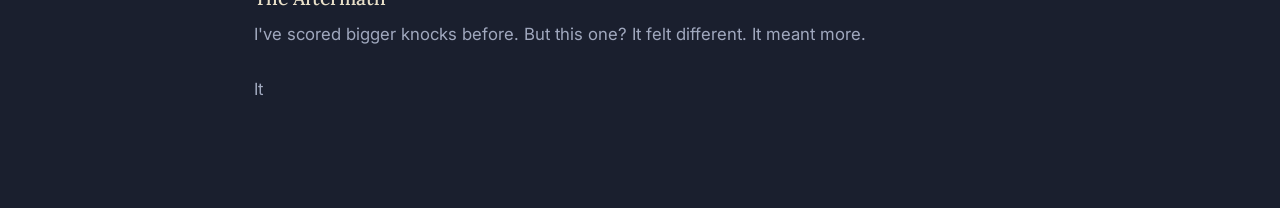
==== commit c8ebccce: "Dark theme, trimmed transformation post, hero tagline update" ====
--- a/cricket/index.html
+++ b/cricket/index.html
@@ -9,6 +9,14 @@
   <link rel="preconnect" href="https://fonts.gstatic.com" crossorigin />
   <link href="https://fonts.googleapis.com/css2?family=Lora:ital,wght@0,400;0,500;1,400&family=Inter:wght@300;400;500&display=swap" rel="stylesheet" />
   <link rel="stylesheet" href="../style.css" />
+  <!-- Google Analytics -->
+  <script async src="https://www.googletagmanager.com/gtag/js?id=G-XXXXXXXXXX"></script>
+  <script>
+    window.dataLayer = window.dataLayer || [];
+    function gtag(){dataLayer.push(arguments);}
+    gtag('js', new Date());
+    gtag('config', 'G-XXXXXXXXXX');
+  </script>
 </head>
 <body>
 
@@ -32,7 +40,7 @@
     <div class="container">
       <div class="breadcrumb"><a href="../index.html">Blog</a> / <span>Sport · Life</span></div>
       <span class="tag">Sport · Life</span>
-      <h1>Pratikultayah Shaktih :<br/><em>Strength through Adversity</em></h1>
+      <h1>Pratikultayah Shaktih :<br/><em>Strength through Adversity — A Knock to Remember</em></h1>
       <div class="post-meta">June 27, 2025 · by Sitansu Acharya</div>
     </div>
   </section>
@@ -89,29 +97,4 @@
 
       <p>I've scored bigger knocks before. But this one? It felt different. It meant more.</p>
 
-      <p>It wasn't just about runs or strike rate — it was about <strong>character under pressure</strong>, about pushing through physical pain and mental doubt to stand tall for the team.</p>
-
-      <p>When I got home, I finally had the thumb examined. The scans showed a <strong>fracture</strong>. I'll be out of the game for <strong>3–4 weeks</strong>.</p>
-
-      <img class="post-img" src="IMG_20250623_185757979_HDR-Injury.jpg" alt="Fractured thumb — the injury" />
-
-      <p>But honestly, I'm okay with that. Because that day, I didn't just play cricket.</p>
-
-      <p>I learned something deeper about resilience, commitment, and the power of staying in the fight, even when you're not at your best.</p>
-
-      <blockquote>Sometimes, the knocks that hurt the most… become the ones you cherish forever.</blockquote>
-
-      <p style="margin-top: 2.4em;"><a href="../index.html" class="back-link">← Back to all posts</a></p>
-
-    </div>
-  </article>
-
-  <!-- FOOTER -->
-  <footer class="site-footer">
-    <div class="container">
-      <p><span class="footer-name">Sarvasyapi Bhavedhetuh</span> — Everything happens for a reason · <a href="https://sitansu-acharya-free-soul.blogspot.com/2025/06/pratikultayah-shaktih-strength-through.html" target="_blank" rel="noopener">Original on Blogspot ↗</a></p>
-    </div>
-  </footer>
-
-</body>
-</html>
+      <p>It
--- a/style.css
+++ b/style.css
@@ -1,13 +1,13 @@
 /* ===== SITANSU ACHARYA · BLOG ===== */
 :root {
-  --cream:       #FAF7F2;
-  --cream-deep:  #F2EDE4;
-  --saffron:     #C8710F;
-  --saffron-lt:  #E8891A;
-  --ink:         #1C1C1C;
-  --ink-soft:    #4A4A4A;
-  --line:        #E0D8CC;
-  --card-bg:     #FFFFFF;
+  --cream:       #1A1F2E;
+  --cream-deep:  #252b3d;
+  --saffron:     #D4A843;
+  --saffron-lt:  #E8BF6A;
+  --ink:         #E8DFC8;
+  --ink-soft:    #A0A8BE;
+  --line:        #2d3447;
+  --card-bg:     #1E2438;
   --ease:        cubic-bezier(.4,0,.2,1);
 }
 
@@ -52,7 +52,7 @@
 /* ── NAV ── */
 .site-nav {
   position: sticky; top: 0; z-index: 100;
-  background: rgba(250,247,242,.92);
+  background: rgba(26,31,46,.95);
   backdrop-filter: blur(12px);
   border-bottom: 1px solid var(--line);
 }
@@ -110,7 +110,7 @@
   text-decoration: none; color: inherit;
   display: flex; flex-direction: column;
 }
-.post-card:hover { transform: translateY(-4px); box-shadow: 0 12px 40px rgba(0,0,0,.08); }
+.post-card:hover { transform: translateY(-4px); box-shadow: 0 12px 40px rgba(0,0,0,.4); }
 .post-card:hover { text-decoration: none; }
 
 .post-card .thumb {
@@ -191,8 +191,8 @@
 
 /* ── FOOTER ── */
 .site-footer {
-  background: var(--ink);
-  color: rgba(255,255,255,.55);
+  background: #111520;
+  color: rgba(255,255,255,.4);
   padding: 40px 0;
   text-align: center;
   font-size: .82rem;
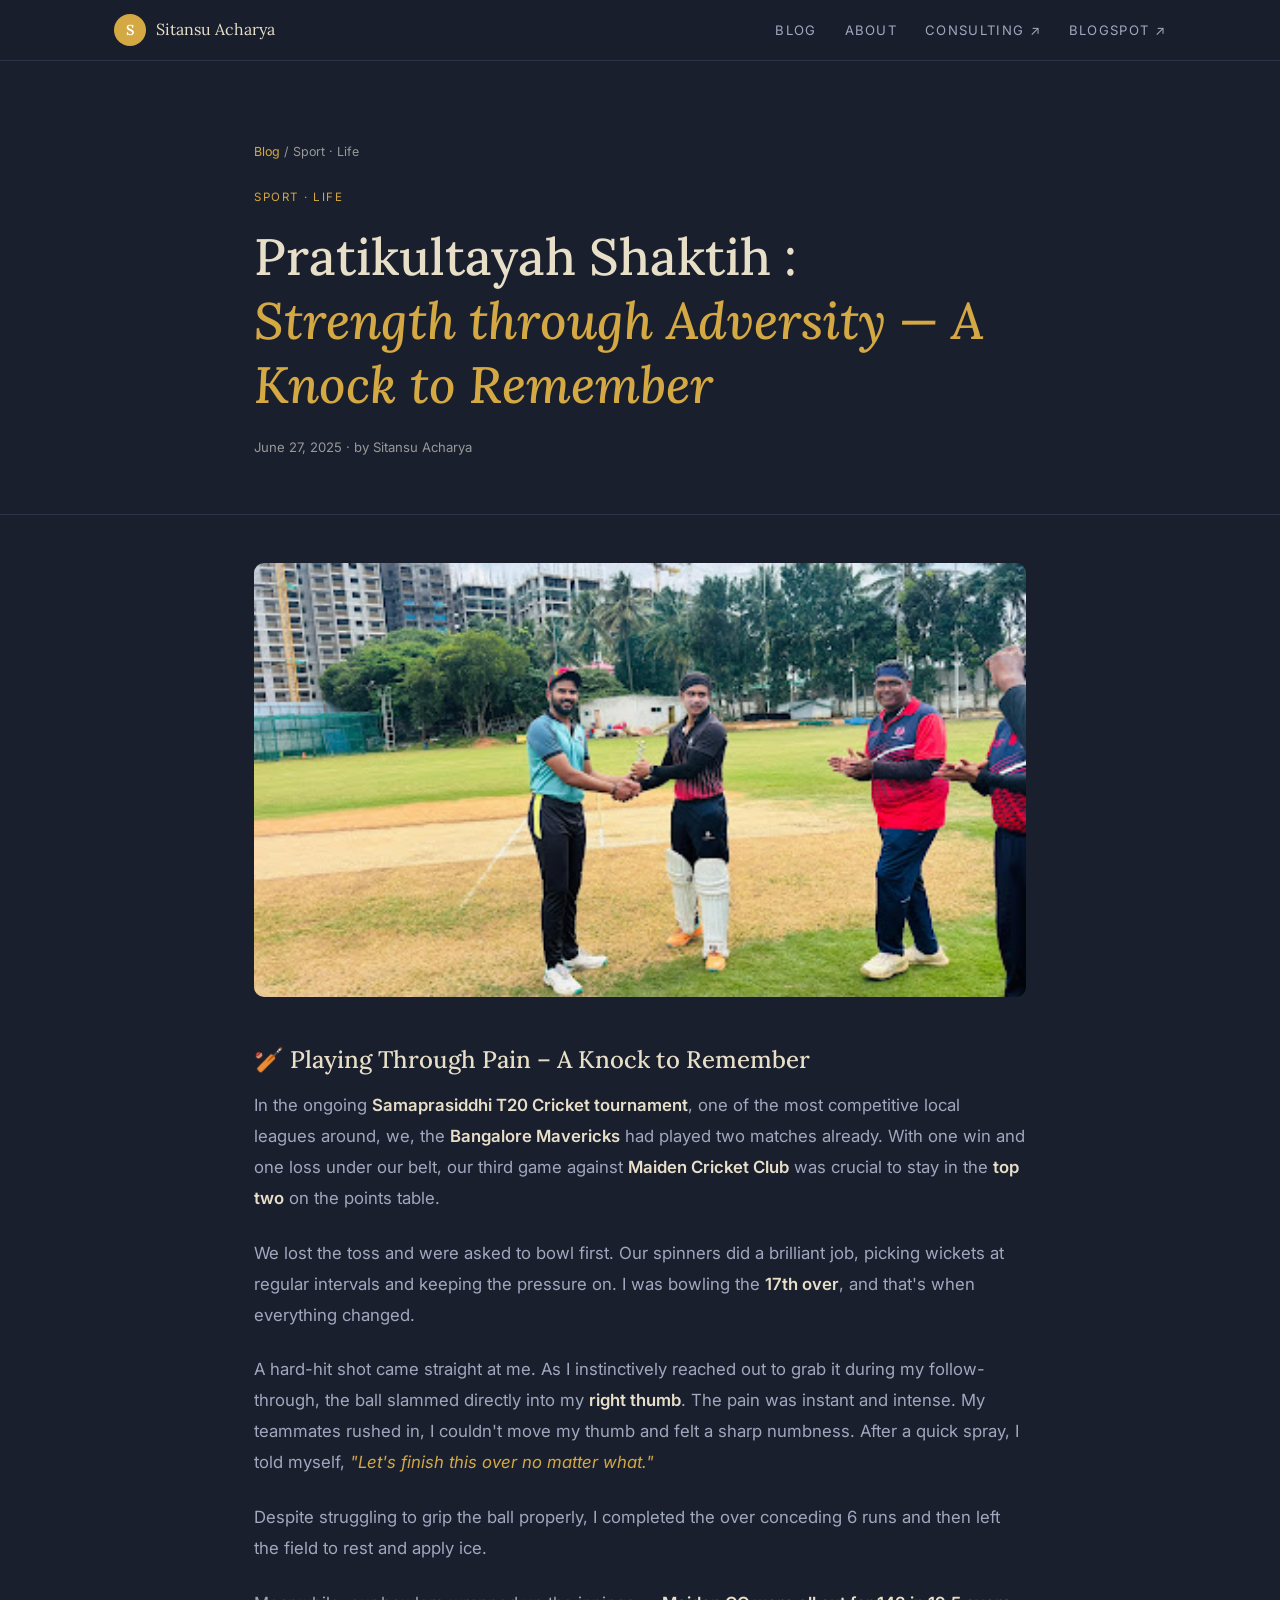
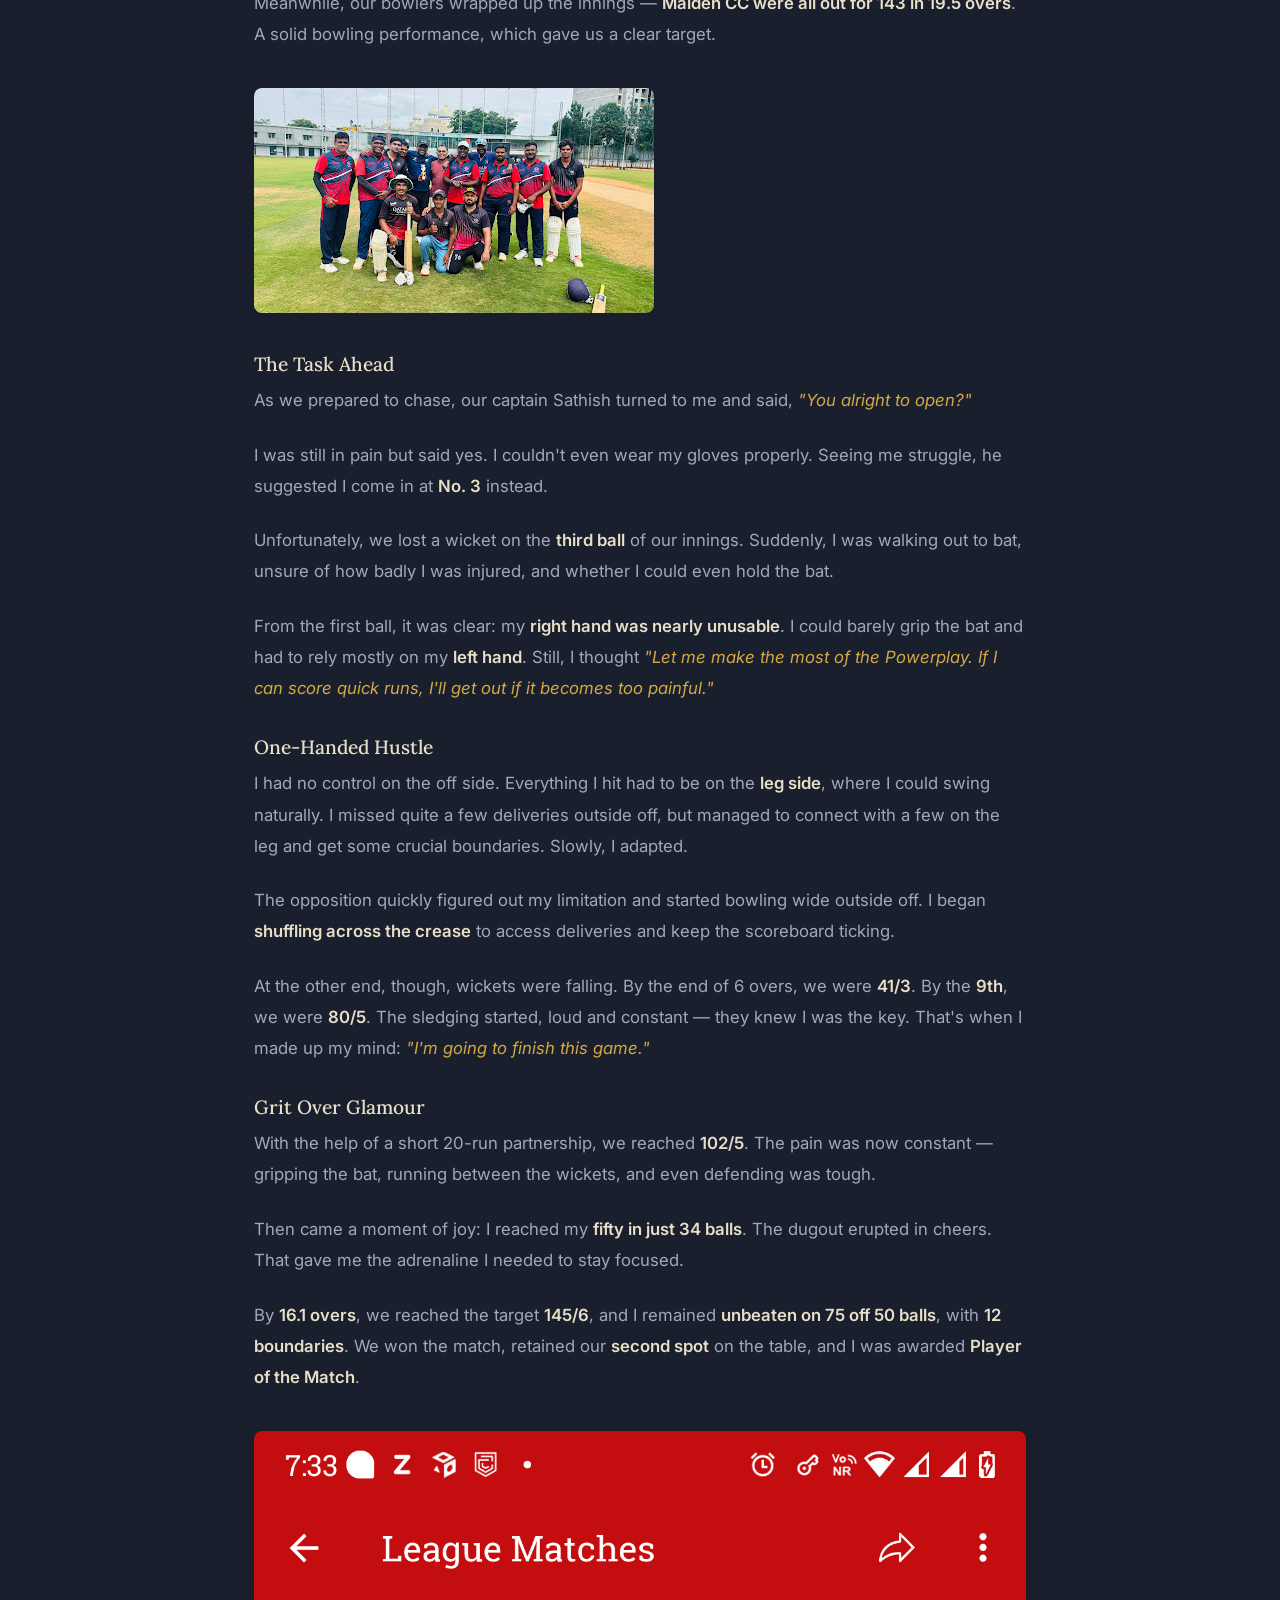
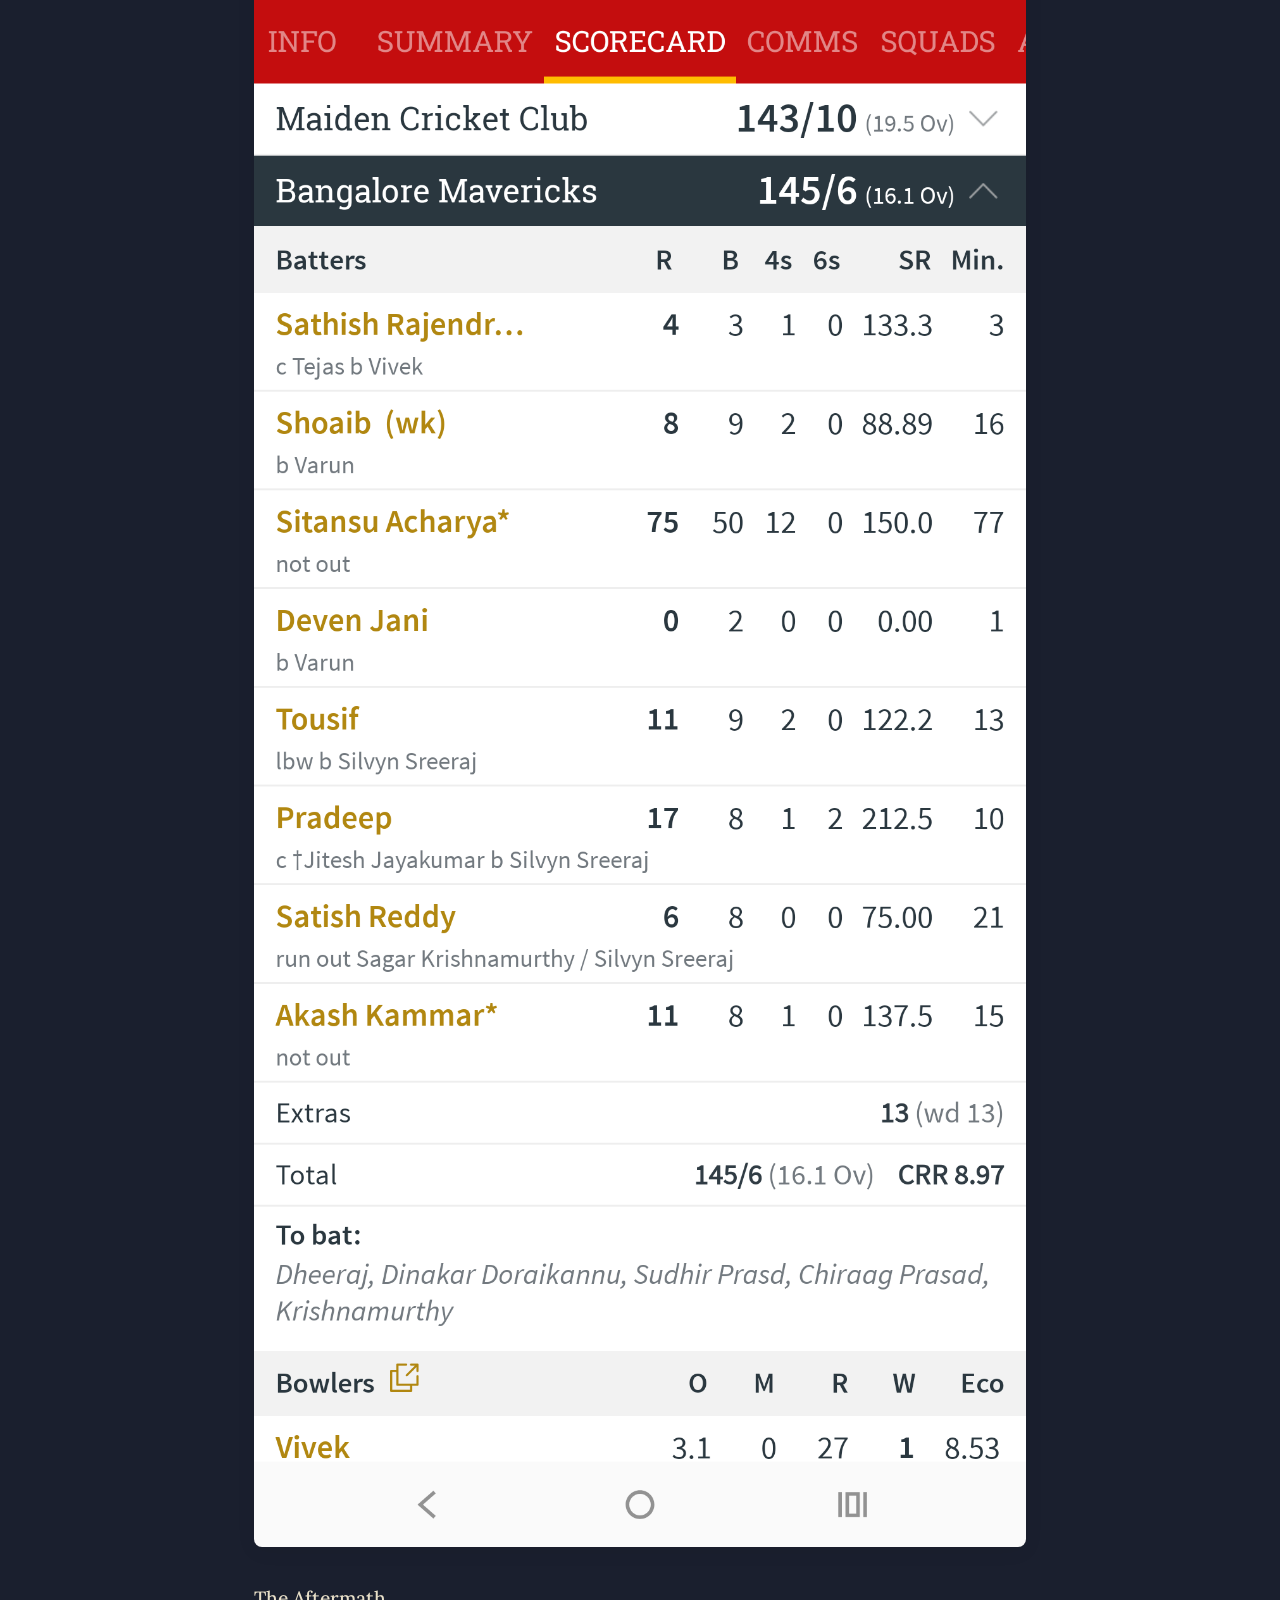
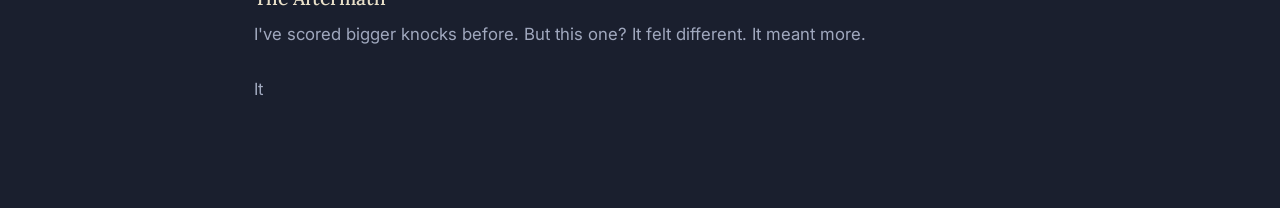
==== commit 800648aa: "Dark theme, Consulting nav link, hero and post updates" ====
--- a/cricket/index.html
+++ b/cricket/index.html
@@ -30,6 +30,7 @@
       <ul class="nav-links">
         <li><a href="../index.html">Blog</a></li>
         <li><a href="../about/about.html">About</a></li>
+        <li><a href="https://sitansua.github.io/tech-consulting/#about" target="_blank" rel="noopener">Consulting ↗</a></li>
         <li><a href="https://sitansu-acharya-free-soul.blogspot.com/" target="_blank" rel="noopener">Blogspot ↗</a></li>
       </ul>
     </div>
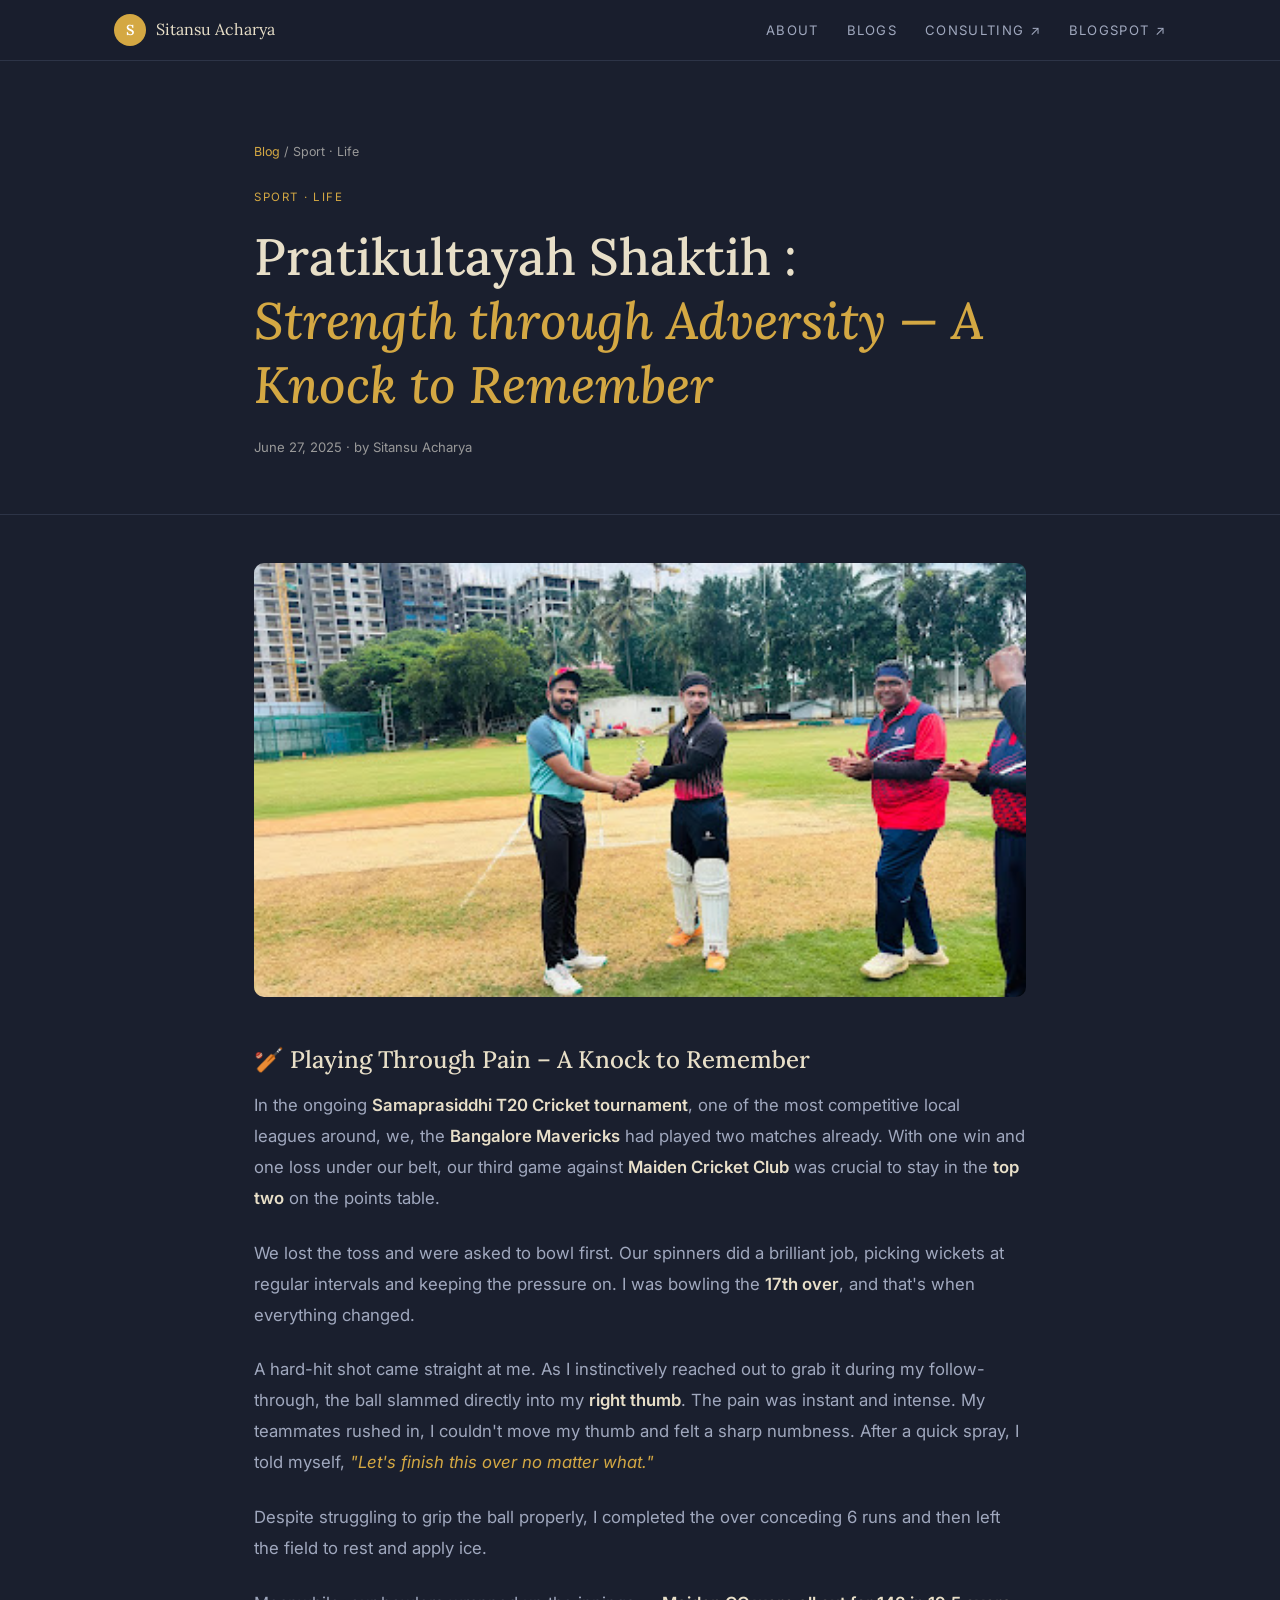
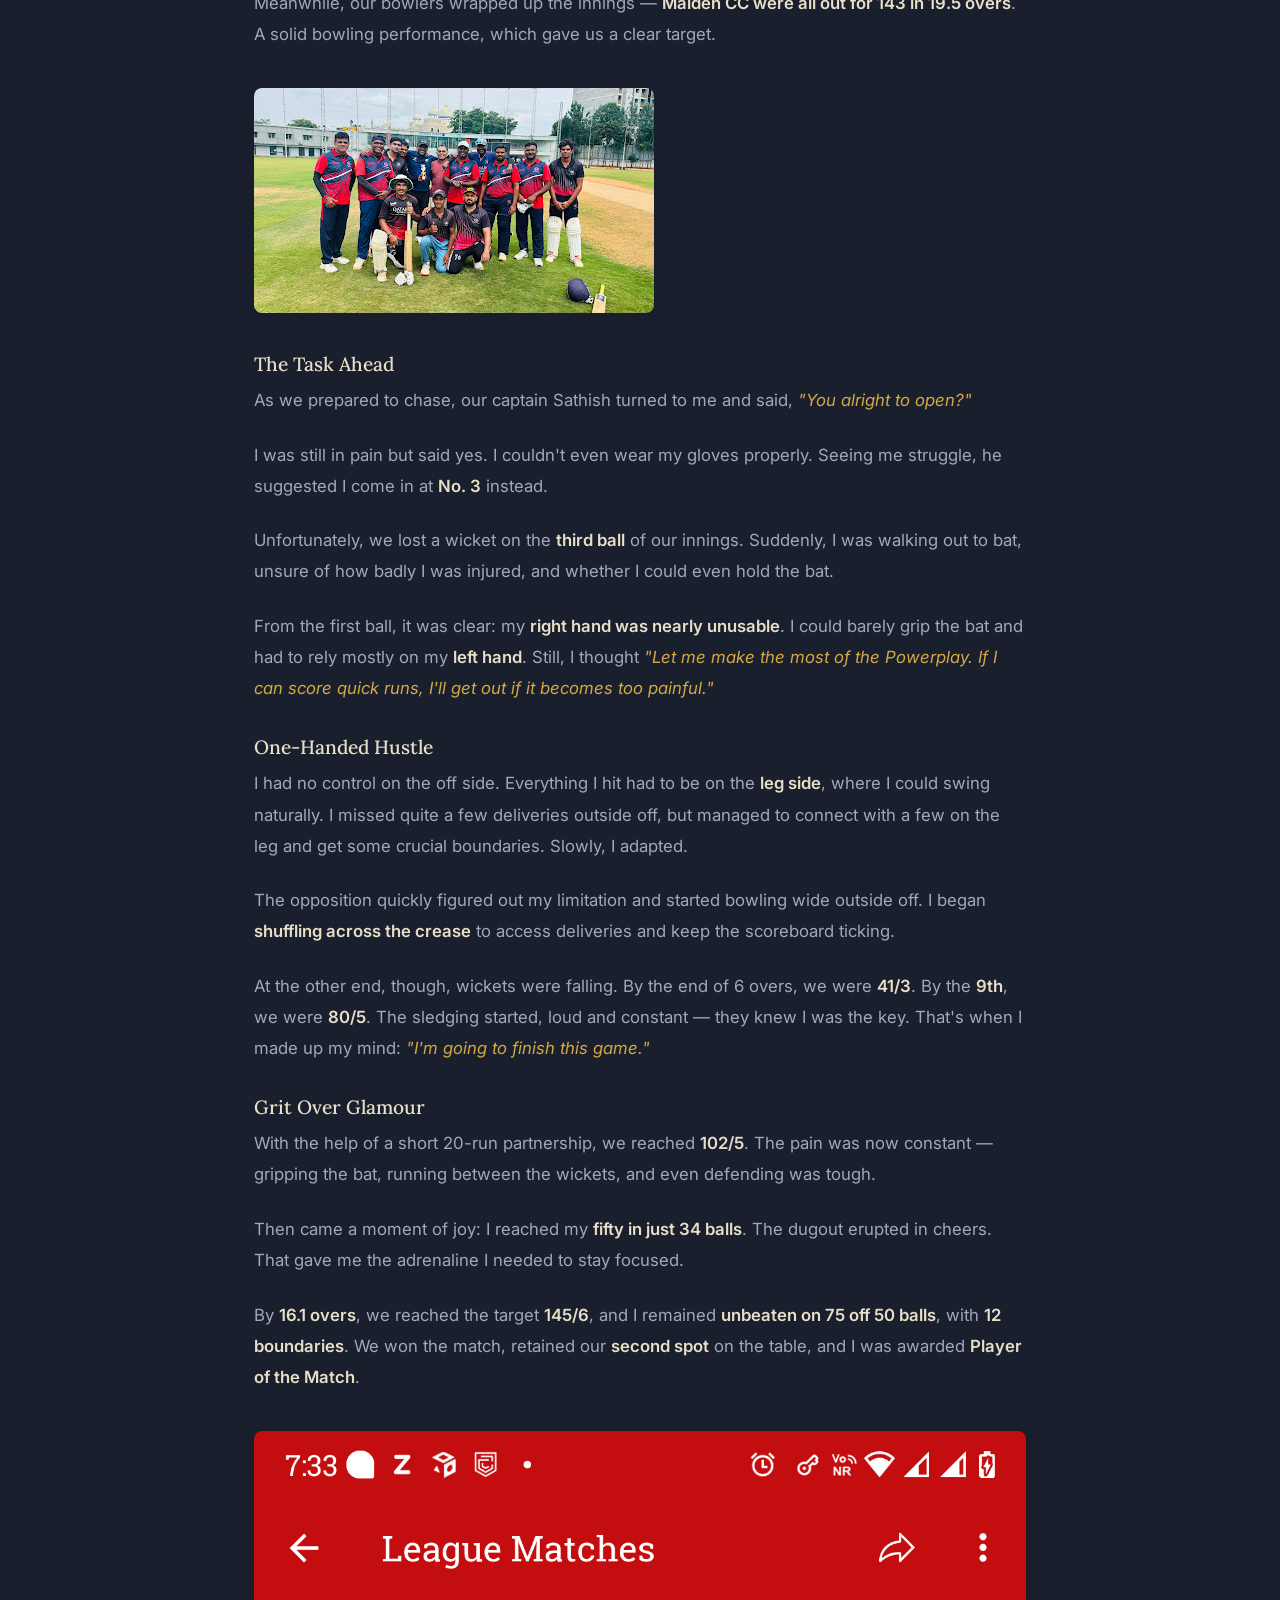
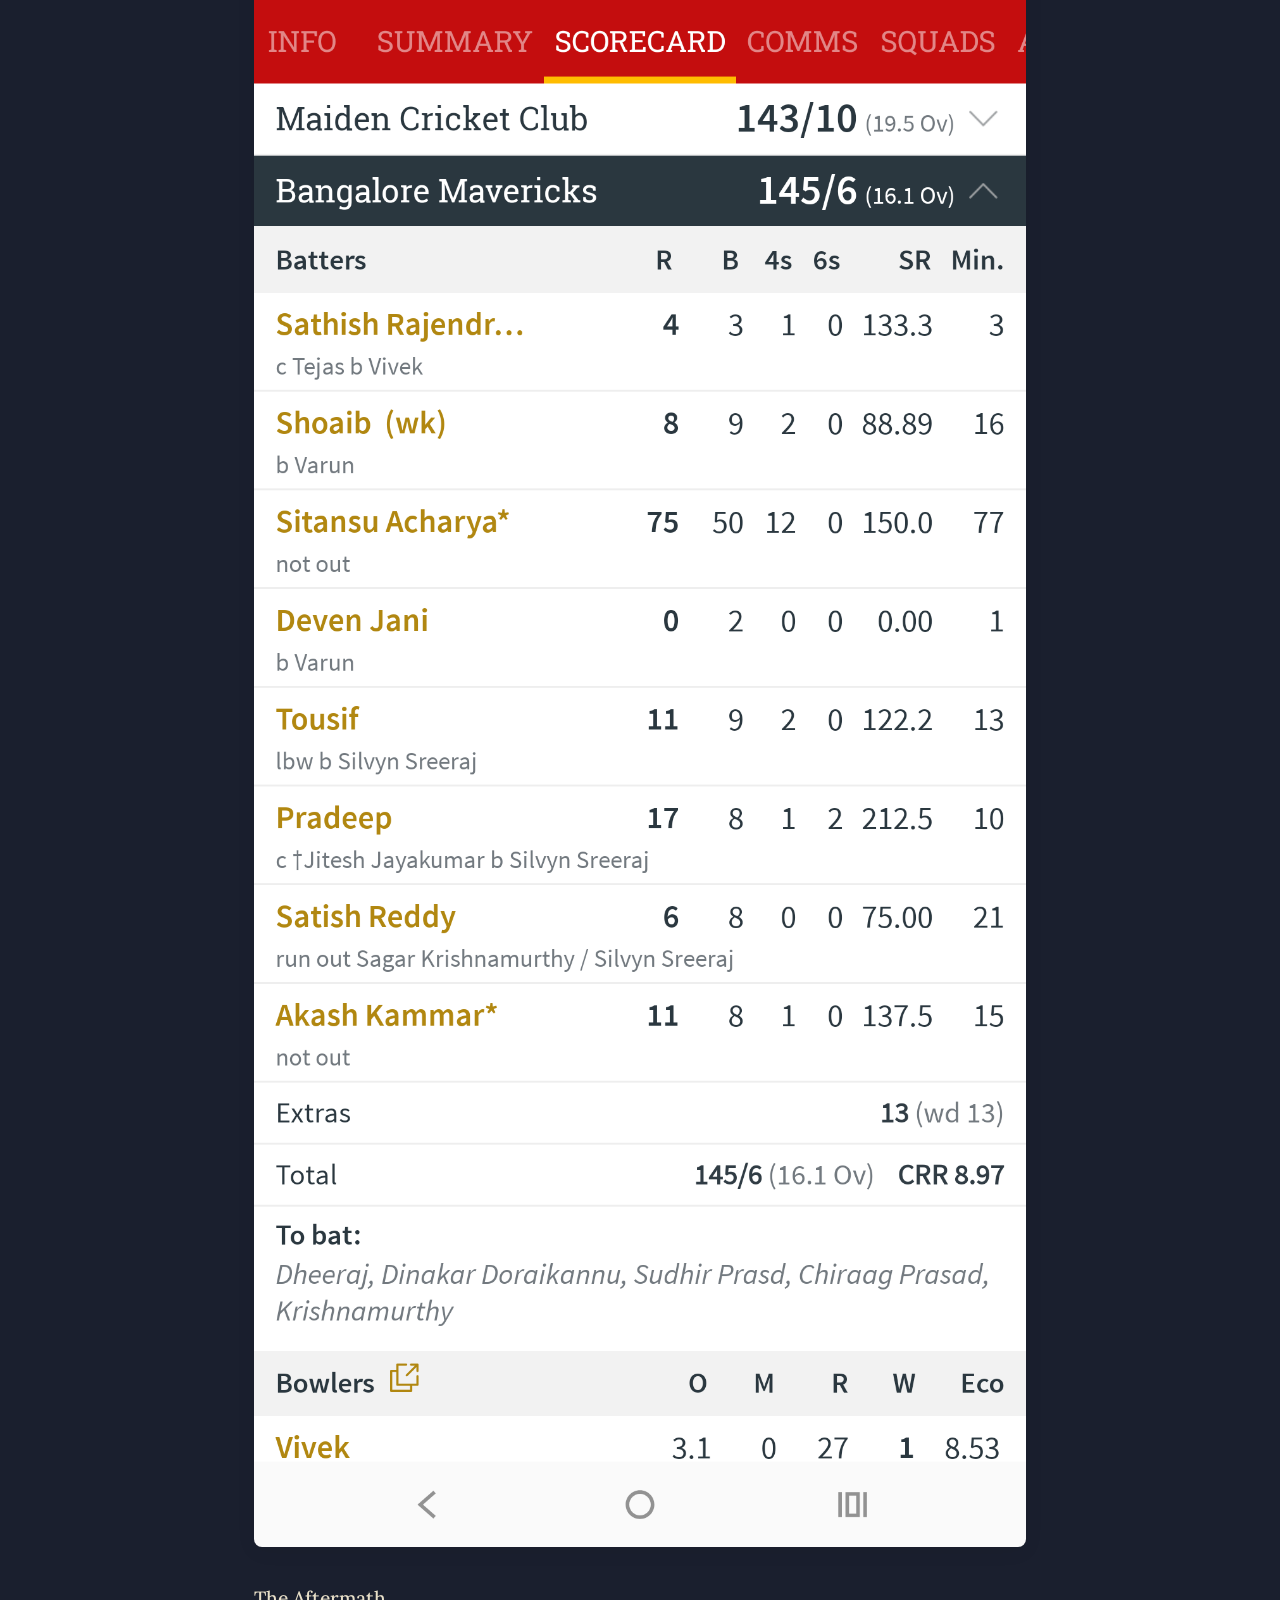
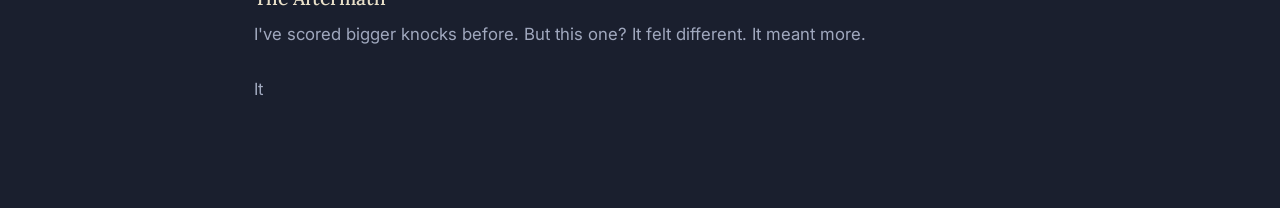
==== commit 920e5dbf: "About as landing page, dark theme, Consulting nav, blogs restructured" ====
--- a/cricket/index.html
+++ b/cricket/index.html
@@ -28,8 +28,8 @@
         <span>Sitansu Acharya</span>
       </a>
       <ul class="nav-links">
-        <li><a href="../index.html">Blog</a></li>
-        <li><a href="../about/about.html">About</a></li>
+        <li><a href="../index.html">About</a></li>
+        <li><a href="../blogs.html">Blogs</a></li>
         <li><a href="https://sitansua.github.io/tech-consulting/#about" target="_blank" rel="noopener">Consulting ↗</a></li>
         <li><a href="https://sitansu-acharya-free-soul.blogspot.com/" target="_blank" rel="noopener">Blogspot ↗</a></li>
       </ul>
@@ -39,7 +39,7 @@
   <!-- POST HEADER -->
   <section class="post-header">
     <div class="container">
-      <div class="breadcrumb"><a href="../index.html">Blog</a> / <span>Sport · Life</span></div>
+      <div class="breadcrumb"><a href="../blogs.html">Blog</a> / <span>Sport · Life</span></div>
       <span class="tag">Sport · Life</span>
       <h1>Pratikultayah Shaktih :<br/><em>Strength through Adversity — A Knock to Remember</em></h1>
       <div class="post-meta">June 27, 2025 · by Sitansu Acharya</div>
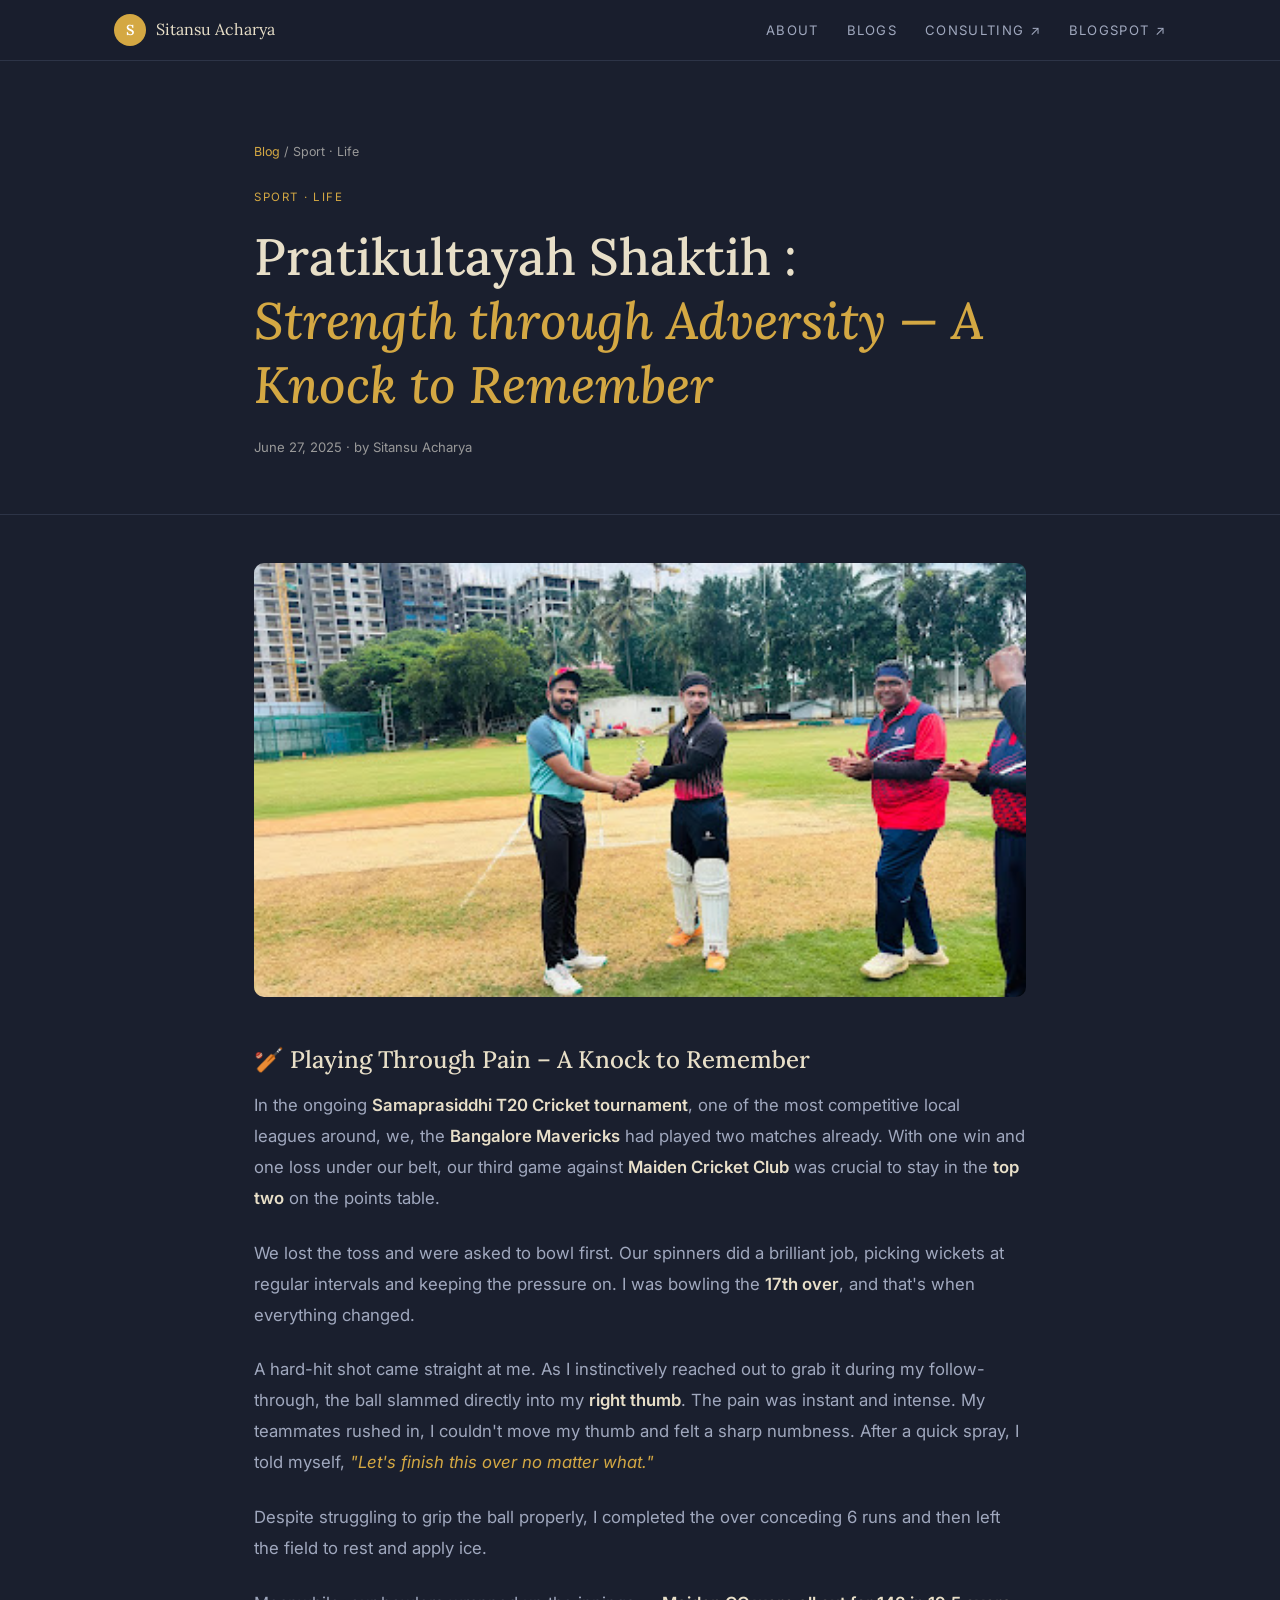
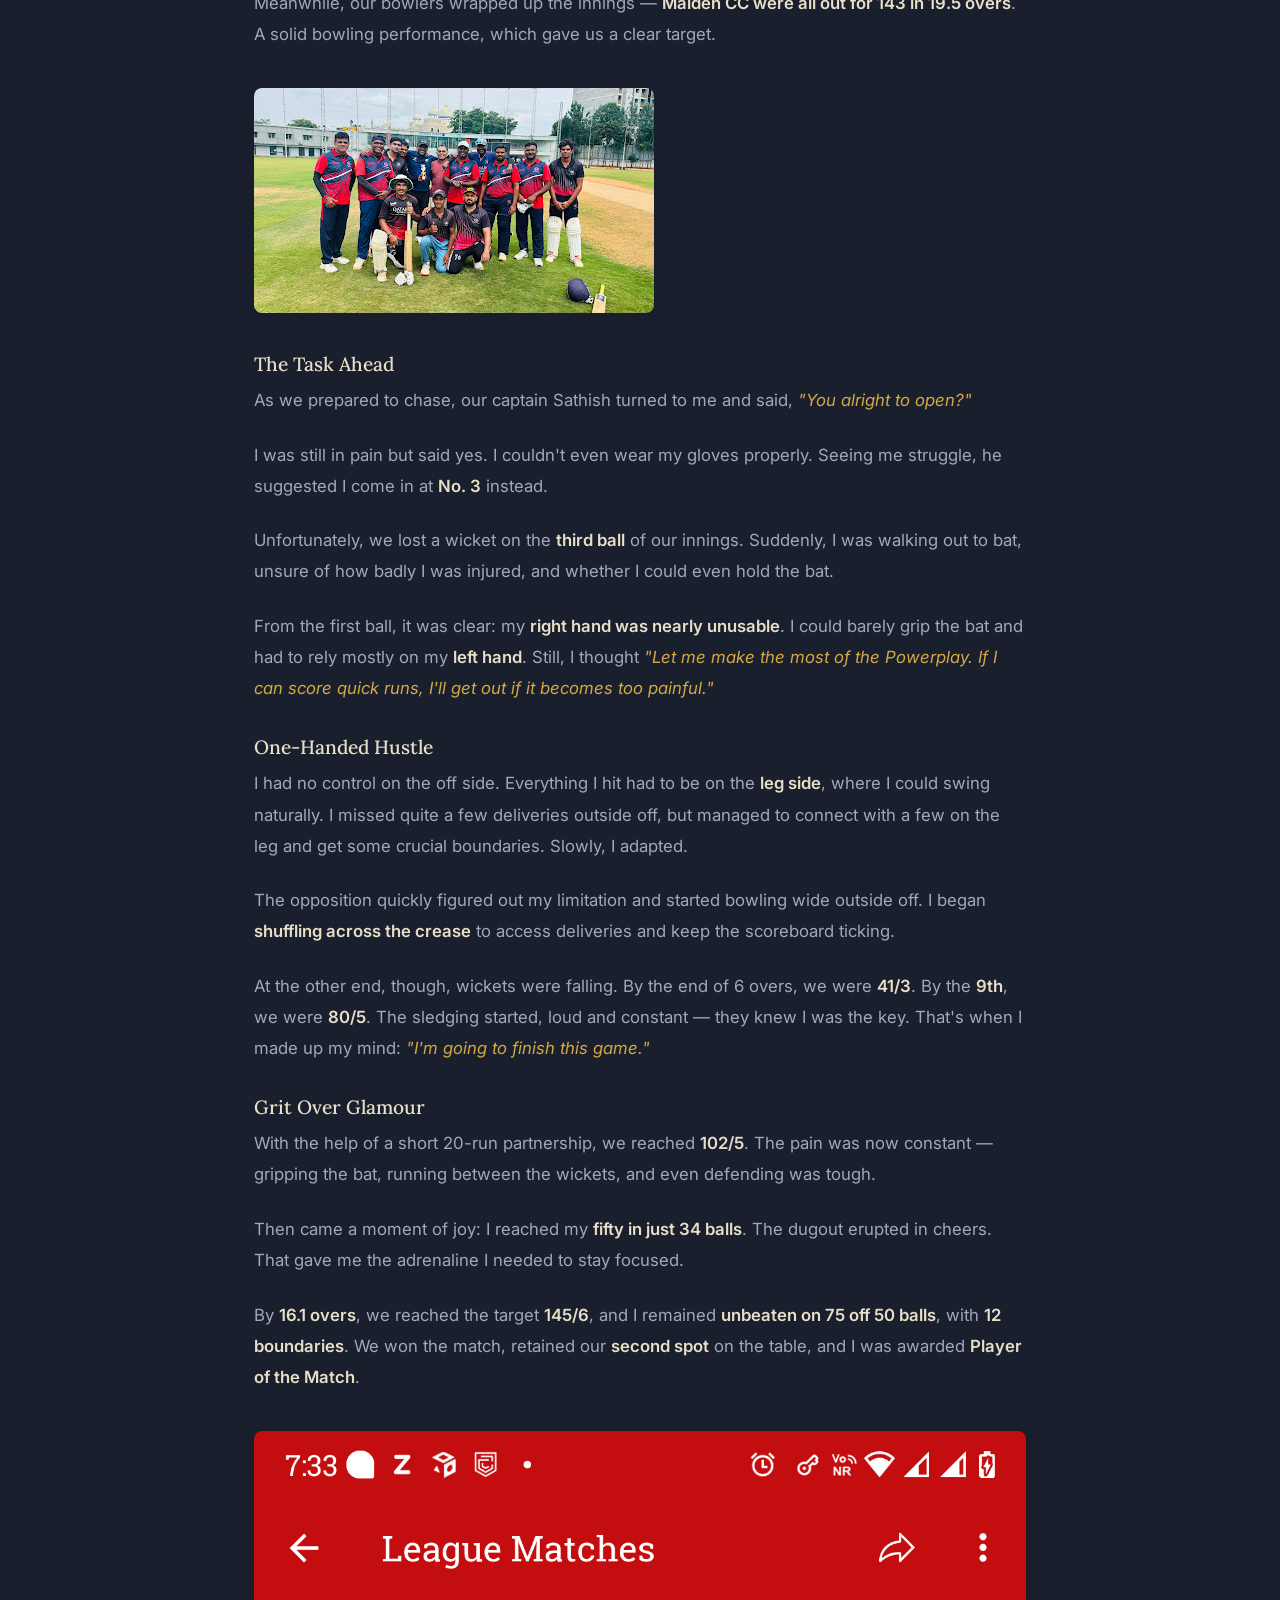
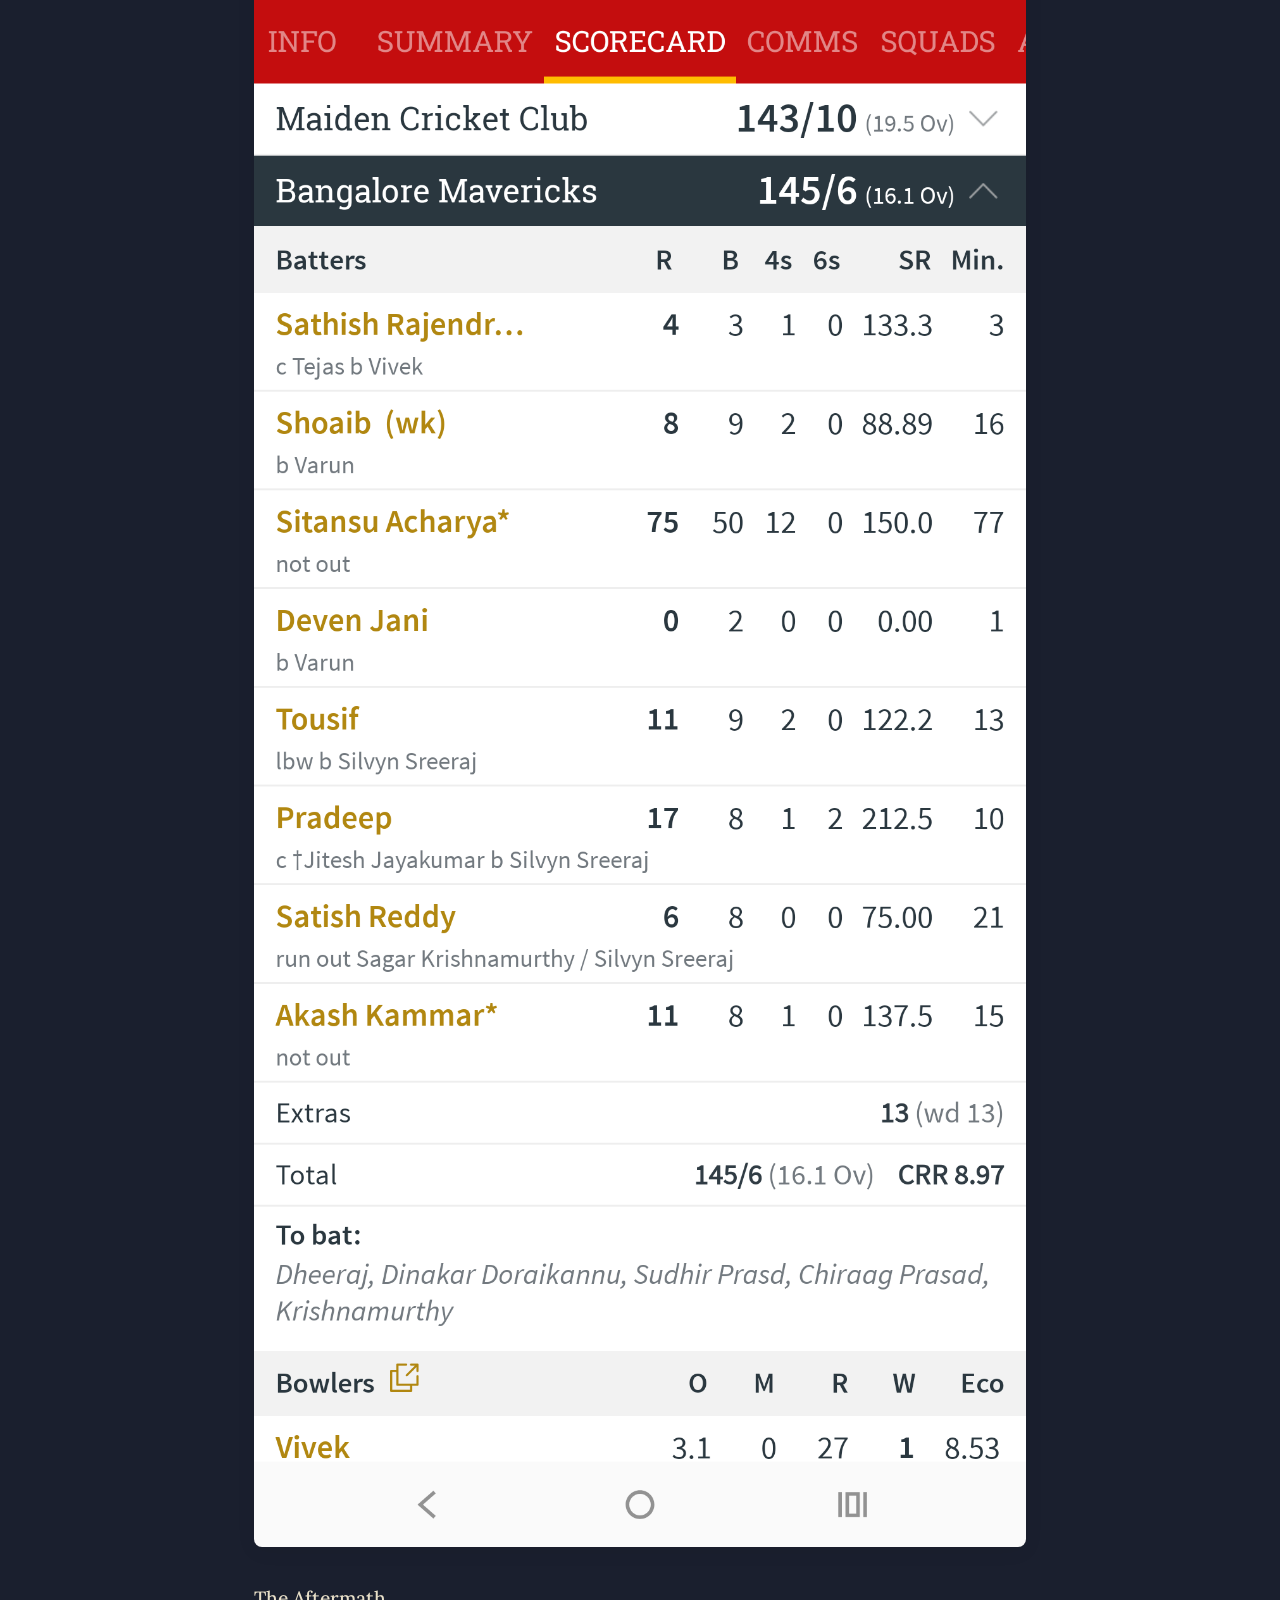
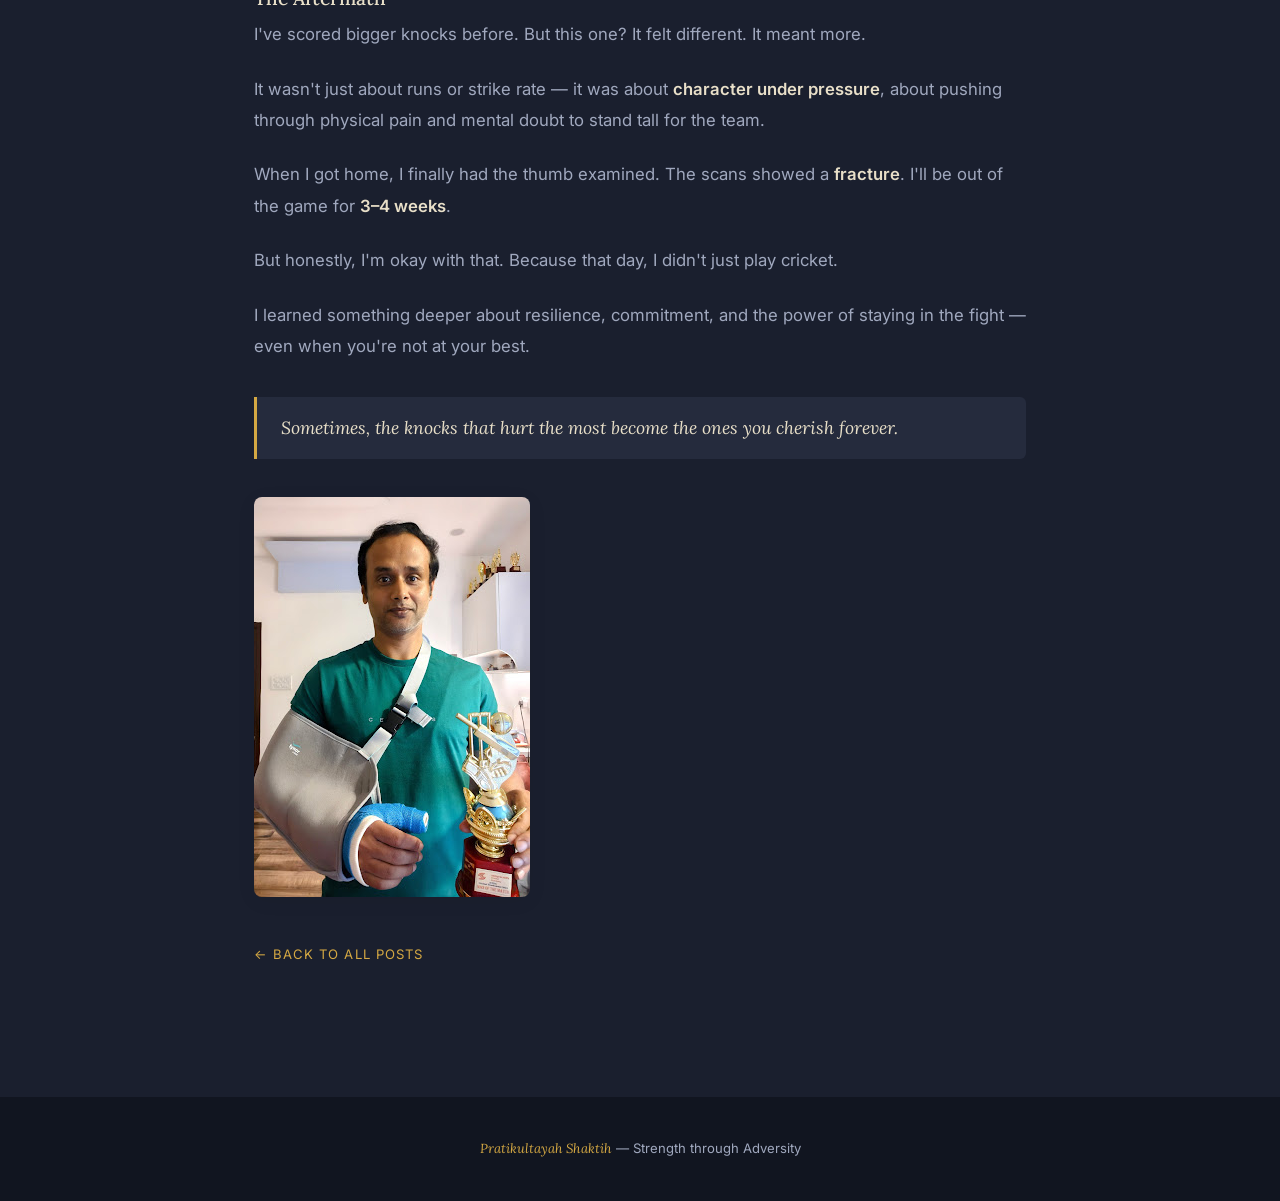
==== commit f5b3df7d: "Fix truncated cricket and mahakumbh posts, mobile styles" ====
--- a/cricket/index.html
+++ b/cricket/index.html
@@ -98,4 +98,29 @@
 
       <p>I've scored bigger knocks before. But this one? It felt different. It meant more.</p>
 
-      <p>It+      <p>It wasn't just about runs or strike rate — it was about <strong>character under pressure</strong>, about pushing through physical pain and mental doubt to stand tall for the team.
+
+      <p>When I got home, I finally had the thumb examined. The scans showed a <strong>fracture</strong>. I'll be out of the game for <strong>3–4 weeks</strong>.</p>
+
+      <p>But honestly, I'm okay with that. Because that day, I didn't just play cricket.</p>
+
+      <p>I learned something deeper about resilience, commitment, and the power of staying in the fight — even when you're not at your best.</p>
+
+      <blockquote>Sometimes, the knocks that hurt the most become the ones you cherish forever.</blockquote>
+
+      <img class="post-img" src="IMG_20250623_185757979_HDR-Injury.jpg" alt="Fractured thumb — aftermath" />
+
+      <p style="margin-top: 2.4em;"><a href="../blogs.html" class="back-link">← Back to all posts</a></p>
+
+    </div>
+  </article>
+
+  <!-- FOOTER -->
+  <footer class="site-footer">
+    <div class="container">
+      <p><span class="footer-name">Pratikultayah Shaktih</span> — Strength through Adversity</p>
+    </div>
+  </footer>
+
+</body>
+</html>
--- a/style.css
+++ b/style.css
@@ -99,7 +99,34 @@
   display: grid; grid-template-columns: 1fr 1fr; gap: 40px;
   margin-top: 56px;
 }
-@media(max-width:640px) { .posts-grid { grid-template-columns: 1fr; } }
+@media(max-width:640px) { .posts-grid { grid-template-columns: 1fr; gap: 24px; margin-top: 32px; } }
+
+/* ── MOBILE ── */
+@media(max-width:640px) {
+  section { padding: 40px 0; }
+
+  /* Nav — shrink gaps, smaller text */
+  .nav-inner { gap: 12px; height: 54px; }
+  .brand span:last-child { display: none; }
+  .nav-links { gap: 14px; }
+  .nav-links a { font-size: .72rem; letter-spacing: .06em; }
+
+  /* Hero */
+  .blog-hero { padding: 56px 0 44px; }
+
+  /* Post header */
+  .post-header { padding: 48px 0 32px; }
+  .post-header h1 { font-size: 1.7rem; }
+
+  /* Post body */
+  .post-body p { font-size: .97rem; }
+  .post-hero-img { margin: 28px 0; }
+
+  /* About photo — shorter on mobile */
+  .about-photo { aspect-ratio: 4/3; object-position: center 15%; }
+
+  /* Stat/science grids already handle 1-col via own media queries */
+}
 
 .post-card {
   background: var(--card-bg);
